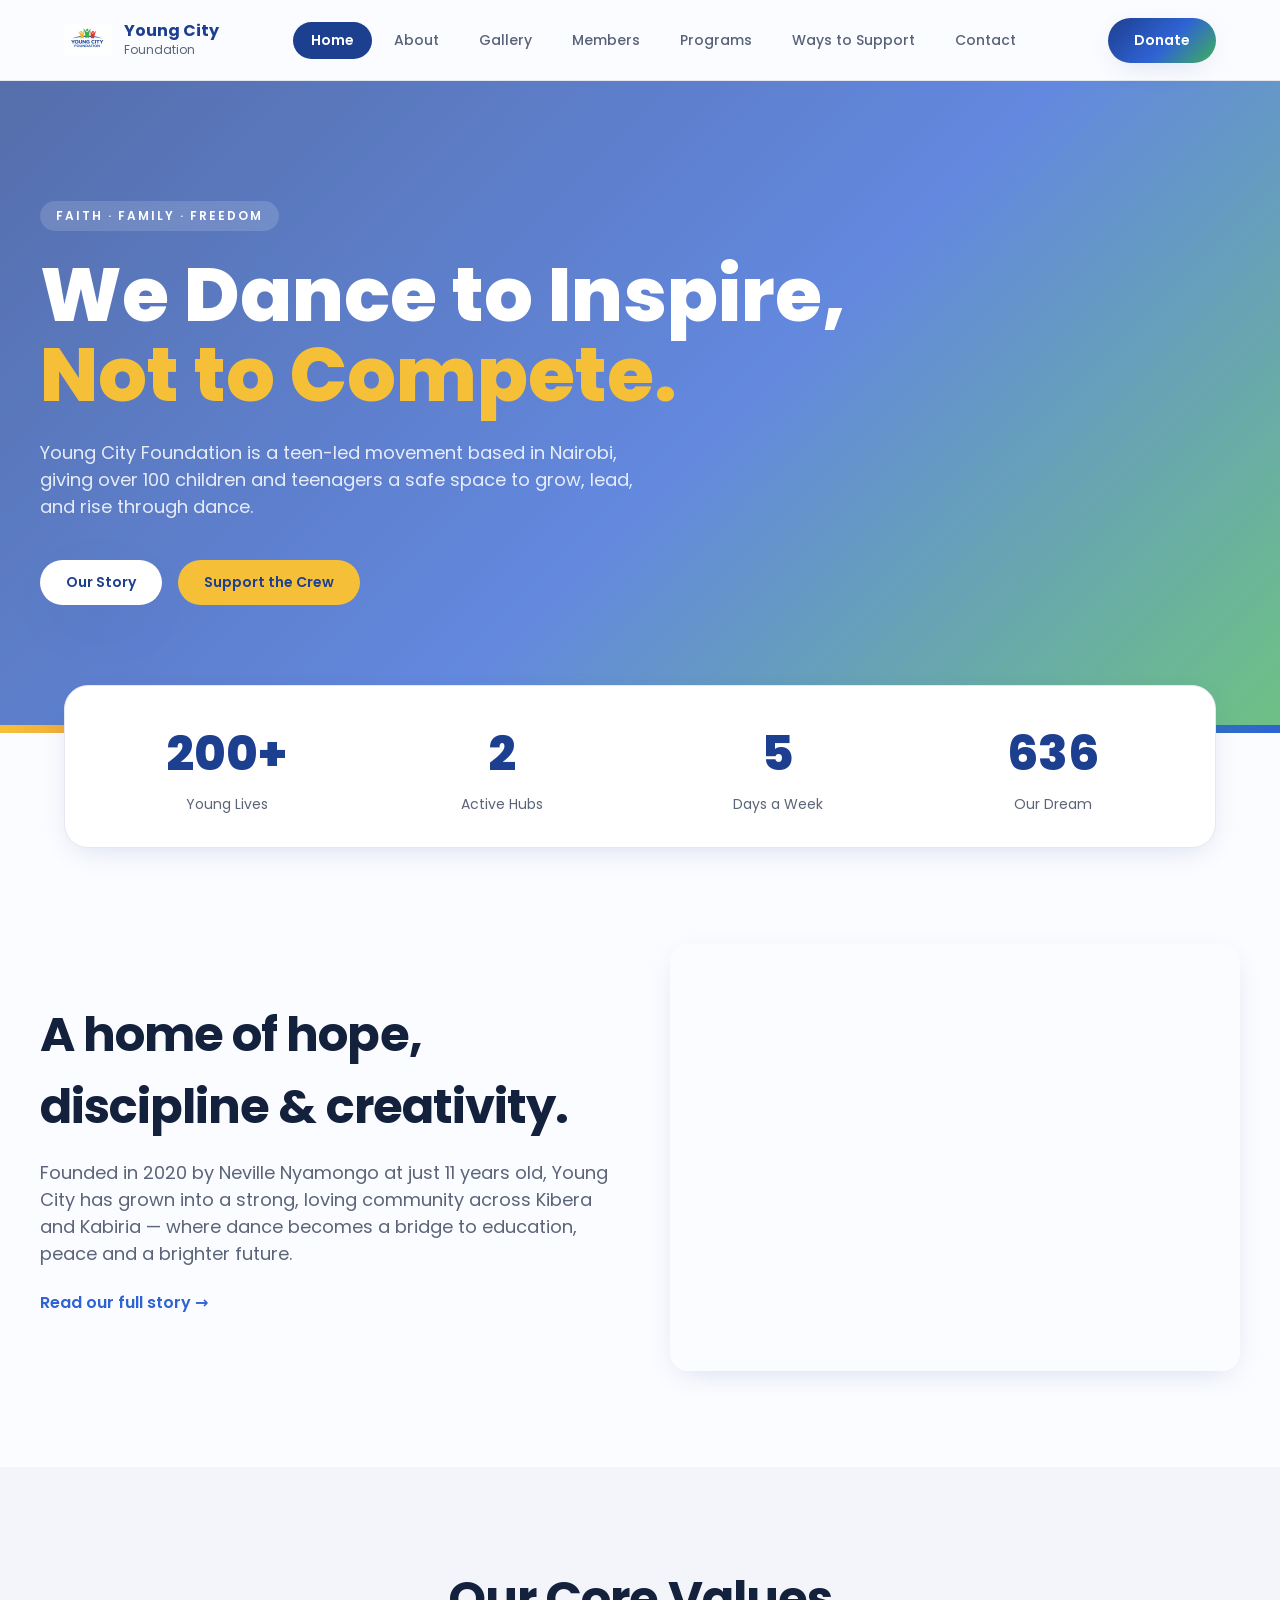
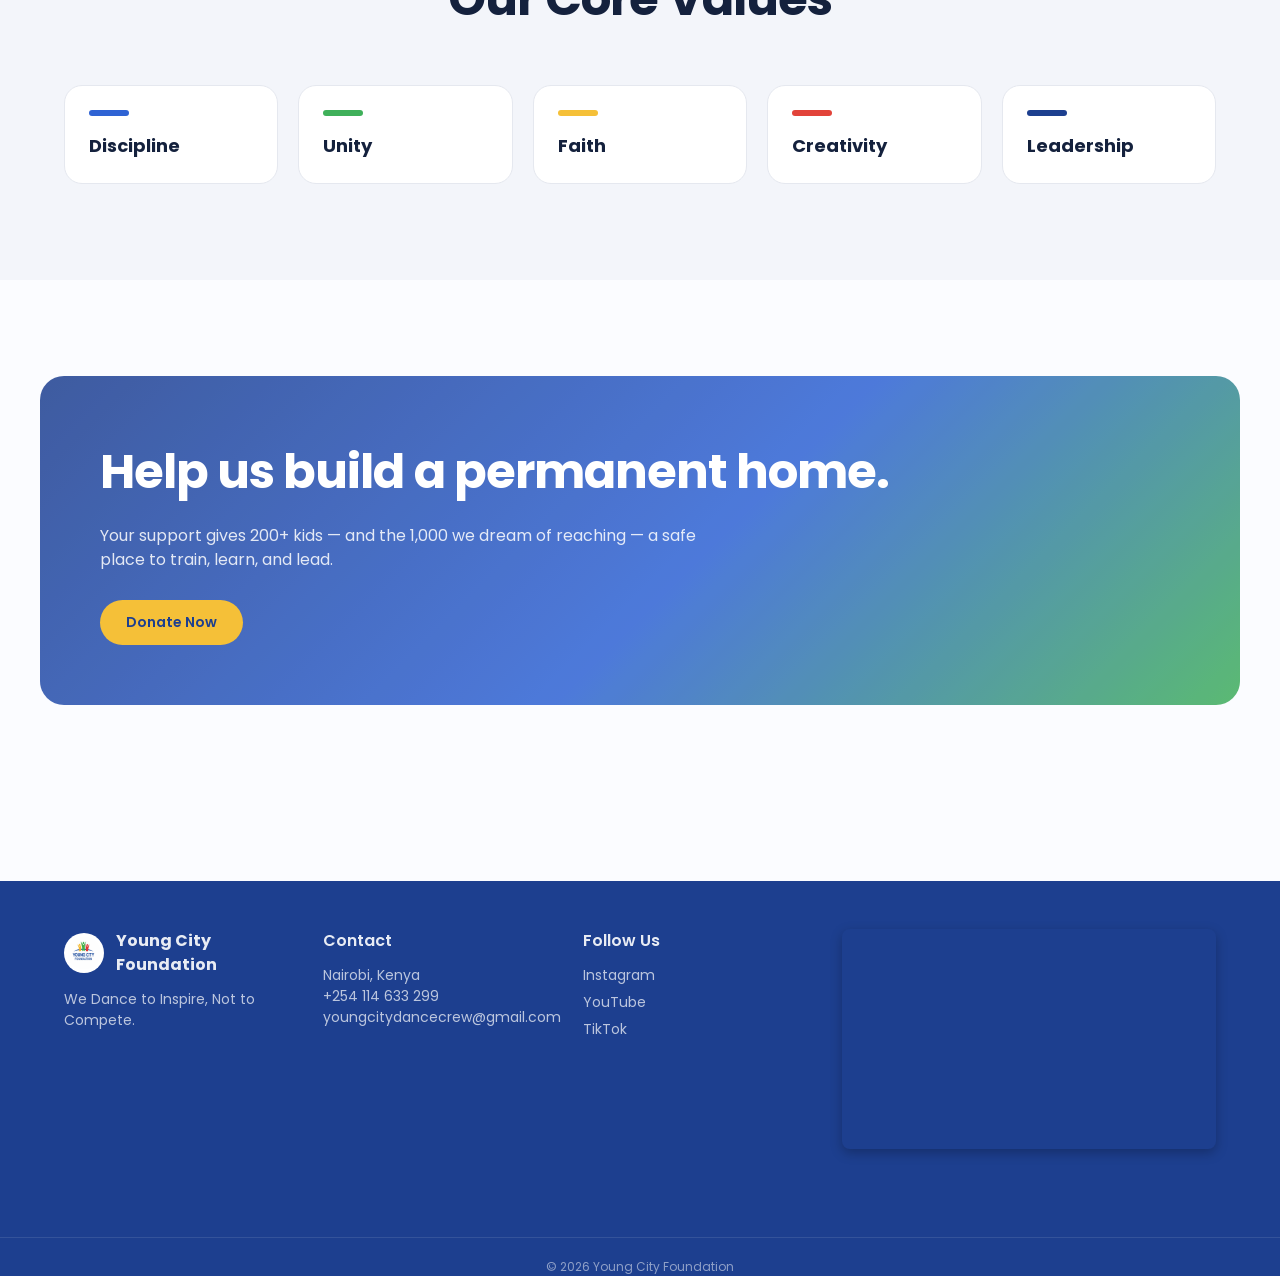
==== index.html @ 76742916 "Modify color-scheme meta tag in index.html Update color-scheme meta tag to specify 'light only'." ====
<!doctype html>
<html lang="en">
<head>
  <meta charset="utf-8" />
  <meta name="color-scheme" content="light only">
  <meta name="viewport" content="width=device-width, initial-scale=1" />
  <title>Young City Foundation — Inspiring Young Lives Through Dance</title>
  <meta name="description" content="A teen-led movement in Nairobi empowering 100+ kids through dance, mentorship and education." />
  <link rel="icon" href="assets/logo.jpg" />
  <link rel="preconnect" href="https://fonts.googleapis.com" />
  <link rel="preconnect" href="https://fonts.gstatic.com" crossorigin />
  <link href="https://fonts.googleapis.com/css2?family=Poppins:wght@400;500;600;700;800&display=swap" rel="stylesheet" />
  <link rel="stylesheet" href="styles.css" />
</head>
<body>

<header class="header">
  <div class="container header-inner">
    <a href="#home" class="brand" data-link="home">
      <img src="assets/logo.jpg" alt="Young City Foundation logo" />
      <div class="brand-text"><strong>Young City</strong><span>Foundation</span></div>
    </a>
    <nav class="nav" id="nav">
      <a href="#home" data-link="home">Home</a>
      <a href="#about" data-link="about">About</a>
      <a href="#gallery" data-link="gallery">Gallery</a>
      <a href="#members" data-link="members">Members</a>
      <a href="#programs" data-link="programs">Programs</a>
      <a href="#support" data-link="support">Ways to Support</a>
      <a href="#contact" data-link="contact">Contact</a>
    </nav>
    <a class="btn btn-primary btn-donate-header" href="https://www.leetchi.com/fr/c/safe-place-for-young-city-crew-1609302" target="_blank" rel="noreferrer">Donate</a>
    <button class="menu-toggle" id="menuToggle" aria-label="Menu">☰</button>
  </div>
</header>

<section class="page" id="page-home">
  <!-- 1. HERO SECTION WITH SLIDESHOW -->
  <div class="hero">
    <div class="hero-slideshow">
      <div class="hero-slide" style="background-image:url('assets/photo8.jpg')"></div>
      <div class="hero-slide" style="background-image:url('assets/photo2.jpg')"></div>
      <div class="hero-slide" style="background-image:url('assets/photo20.jpg')"></div>
      <div class="hero-slide" style="background-image:url('assets/photo15.jpg')"></div>
    </div>
    <div class="hero-bg"></div>
    <div class="container hero-inner">
      <span class="badge">Faith · Family · Freedom</span>
      <h1> We Dance to Inspire, <span class="accent">Not to Compete.</span></h1>
      <p>Young City Foundation is a teen-led movement based in Nairobi, giving over 100 children and teenagers a safe space to grow, lead, and rise through dance.</p>
      <div class="actions">
        <a class="btn btn-white" href="#about" data-link="about">Our Story</a>
        <a class="btn btn-yellow" href="https://www.leetchi.com/fr/c/safe-place-for-young-city-crew-1609302" target="_blank" rel="noreferrer">Support the Crew</a>
      </div>
    </div>
    <div class="accent-bar"></div>
  </div>

  <div class="container">
    <div class="stats">
      <div class="stat">
        <div class="stat-num" data-target="200">0</div>
        <div class="stat-label">Young Lives</div>
      </div>
      <div class="stat">
        <div class="stat-num" data-target="2">0</div>
        <div class="stat-label">Active Hubs</div>
      </div>
      <div class="stat">
        <div class="stat-num" data-target="5">0</div>
        <div class="stat-label">Days a Week</div>
      </div>
      <div class="stat">
        <div class="stat-num" data-target="1000">0</div>
        <div class="stat-label">Our Dream</div>
      </div>
    </div>
  </div>

  <!-- 2. TWO-COLUMN SECTION WITH SLIDESHOW -->
  <div class="container section two-col">
    <div>
      <h2>A home of hope, discipline & creativity.</h2>
      <p class="lead">Founded in 2020 by Neville Nyamongo at just 11 years old, Young City has grown into a strong, loving community across Kibera and Kabiria — where dance becomes a bridge to education, peace and a brighter future.</p>
      <a href="#about" data-link="about" style="display:inline-block;margin-top:24px;color:var(--brand-blue);font-weight:600;">Read our full story →</a>
    </div>
    <div class="two-col-slideshow-wrapper">
      <div class="two-col-slideshow">
        <div class="two-col-slide" style="background-image:url('assets/photo5.jpg')"></div>
        <div class="two-col-slide" style="background-image:url('assets/photo15.jpg')"></div>
        <div class="two-col-slide" style="background-image:url('assets/photo19.jpg')"></div>
        <div class="two-col-slide" style="background-image:url('assets/photo22.jpg')"></div>
      </div>
    </div>
  </div>

  <div class="values-bg">
    <div class="container section" style="padding:96px 24px;">
      <h2 style="text-align:center;">Our Core Values</h2>
      <div class="values">
        <div class="value-card"><div class="bar" style="background:var(--brand-blue)"></div><h3>Discipline</h3></div>
        <div class="value-card"><div class="bar" style="background:var(--brand-green)"></div><h3>Unity</h3></div>
        <div class="value-card"><div class="bar" style="background:var(--brand-yellow)"></div><h3>Faith</h3></div>
        <div class="value-card"><div class="bar" style="background:var(--brand-red)"></div><h3>Creativity</h3></div>
        <div class="value-card"><div class="bar" style="background:var(--brand-blue-deep)"></div><h3>Leadership</h3></div>
      </div>
    </div>
  </div>

  <!-- 3. CTA SECTION WITH SLIDESHOW -->
  <div class="container section">
    <div class="cta-card">
      <div class="cta-slideshow">
        <div class="cta-slide" style="background-image:url('assets/photo20.jpg')"></div>
        <div class="cta-slide" style="background-image:url('assets/photo23.jpg')"></div>
        <div class="cta-slide" style="background-image:url('assets/photo7.jpg')"></div>
        <div class="cta-slide" style="background-image:url('assets/photo11.jpg')"></div>
      </div>
      <div class="cta-overlay"></div>
      <div class="cta-content">
        <h2>Help us build a permanent home.</h2>
        <p>Your support gives 200+ kids — and the 1,000 we dream of reaching — a safe place to train, learn, and lead.</p>
        <a class="btn btn-yellow" style="margin-top:28px;" href="https://www.leetchi.com/fr/c/safe-place-for-young-city-crew-1609302" target="_blank" rel="noreferrer">Donate Now</a>
      </div>
    </div>
  </div>
</section>

<section class="page" id="page-about">
  <div class="container section">
    <span class="eyebrow">About Us</span>
    <h1 style="margin-top:12px;font-size:clamp(36px,6vw,72px);font-weight:800;letter-spacing:-0.02em;">More than a dance movement.</h1>
    <p class="lead" style="font-size:20px;">Young City Foundation is a home of hope, discipline, creativity, and transformation — where young people discover their voice, strengthen their character, and rise together toward a brighter future.</p>

    <div class="mv-grid">
      <div class="mv-card">
        <h2>Our Mission</h2>
        <p>To empower young people through dance, mentorship, and education — giving them safe spaces to grow their talents, build confidence, and discover their purpose.</p>
      </div>
      <div class="mv-card">
        <h2>Our Vision</h2>
        <p>A world where every young person, no matter their background, has the opportunity to rise, shine, and succeed through creativity and discipline.</p>
      </div>
    </div>

    <div class="story">
      <h2>Our Story</h2>
      <p>Founded in 2020 by Neville Nyamongo at just 11 years old, Young City Crew began with one dream: to give children and teenagers a safe space to express themselves, grow their talents, and believe in their future.</p>
      <p>Today, the foundation has grown into a strong and loving community with over 100 kids and two active hubs — one in Kibera and another in Kabiria. We train every week, Monday to Friday from 4 PM to 9 PM, building skill, confidence, focus, and discipline.</p>
      <p>What makes Young City special is that we don't just dance — we teach discipline, love, and responsibility. Every member learns that talent is powerful, but it becomes truly meaningful when used to inspire and uplift others.</p>
    </div>

    <h2 style="text-align:center;margin-top:80px;">Our Team</h2>
       
    <div class="ceo-card">
      <img src="assets/eugene.jpg" alt="Eugene Omondi, Bboy Noty" />
      <div class="ceo-info">
        <span class="role">Trainer</span>
        <h3>Eugene Omondi (Bboy Noty)</h3>
        <p class="bio">My name is Eugene Omondi, but you can call me Bboy Noty. I am one of the trainers at Young City. Dancing is more than just movement to me—it is my passion, my expression, and a big part of who I am. I truly love dancing with Young City because, when I was younger, I also learned Bboy, and that journey shaped me into the dancer and trainer I am today.</p>
        <div class="meta" style="margin-top:15px;">
          <div><strong>Phone:</strong> <a href="tel:+254758444533">+254 758 444 533</a></div>
          <div><strong>Instagram:</strong> <a href="https://www.instagram.com/bboy.noty?igsh=OGh2YmMyOWp6NWpv" target="_blank" rel="noreferrer">@bboy.noty</a></div>
        </div>
        <div class="stripe"></div>
      </div>
    </div>

    <div class="ceo-card">
      <img src="assets/felix.jpg" alt="Felix Mboya, Foundation Coordinator" />
      <div class="ceo-info">
        <span class="role">Foundation Coordinator</span>
        <h3>Felix Mboya</h3>
        <div class="bio">
          <p>Felix Mboya is a dedicated youth leader, mentor, and community development professional serving as the Foundation Coordinator of the organization. With a deep passion for empowering young people, Felix plays a central role in overseeing programs that nurture talent, build discipline, and create opportunities for growth in dance, football, rugby, beadwork, and visual arts such as drawing and design.</p>
          <p>As Foundation Coordinator, Felix is responsible for managing daily operations, coordinating program leaders, building partnerships, and ensuring that every initiative aligns with the foundation’s mission of transforming lives through talent, creativity, sports, and education. His leadership focuses on creating safe spaces where children and young people can discover their abilities, develop confidence, and become responsible members of society.</p>
          <p>Felix strongly believes that talent is a powerful tool for change. Through his work, he has helped connect youth to mentorship, training opportunities, competitions, and community projects that encourage both personal and professional growth. His vision is to build a generation of young leaders who use their gifts not only for success, but also to uplift their communities.</p>
          <p>Known for his strong organizational skills, commitment to excellence, and heart for service, Felix Mboya continues to be a driving force behind the foundation’s mission of empowering youth through movement, sports, creativity, and life skills development.</p>
          <p style="font-style: italic; margin-top: 10px;">“When young people are given opportunity, guidance, and belief, they can transform their future—and the future of their community.” – Felix Mboya</p>
        </div>
        <div class="meta" style="margin-top:15px;">
          <div><strong>Instagram:</strong> <a href="https://www.instagram.com/felixycity?igsh=MTV1cG9oNHlkYXpjcw==" target="_blank" rel="noreferrer">@felixycity</a></div>
        </div>
        <div class="stripe"></div>
      </div>
    </div>

    <h2 style="text-align:center;margin-top:80px;">Meet Our Founder & CEO</h2>
    <div class="ceo-card">
      <img src="assets/ceo.jpg" alt="Neville Nyamongo, CEO" />
      <div class="ceo-info">
        <span class="role">Founder & CEO</span>
        <h3>Neville Nyamongo</h3>
        <p class="bio">Neville started Young City Crew in 2020 at just 11 years old, with a vision of giving every young person a safe space to grow. Today he leads a team of dedicated teenagers guiding over 100 kids across Nairobi.</p>
        <div class="meta">
          <div><strong>Phone:</strong> <a href="tel:+254114633299">+254 114 633 299</a></div>
          <div><strong>Instagram:</strong> <a href="https://www.instagram.com/kid_neville?igsh=YmtkeXhodHhyZG9u" target="_blank" rel="noreferrer">@kid_neville</a></div>
          <div><strong>Based in:</strong> Nairobi, Kenya</div>
        </div>
        <div class="stripe"></div>
      </div>
    </div>

    <div class="story" style="margin-top:80px; text-align:center; font-style: italic;">
        <p>“When young people are given opportunity, guidance, and belief, they can transform their future—and the future of their community.” – Felix Mboya</p>
        <p>“Dance is the hidden language of the soul.” — inspired by Martha Graham</p>
        <p>“Great dancers are not great because of technique alone, but because they dance with heart.” — inspired by Mikhail Baryshnikov</p>
        <p>“When you dance, you tell a story without saying a word.” — inspired by legends like Michael Jackson</p>
    </div>
  </div>
</section>

<section class="page" id="page-gallery">
  <div class="container section">
    <span class="eyebrow">Gallery</span>
    <h1 style="margin-top:12px;font-size:clamp(36px,6vw,72px);font-weight:800;letter-spacing:-0.02em;">Moments that move us.</h1>
    <p class="lead">A glimpse into the everyday life of the Young City community.</p>
    <div class="masonry">
      <figure><img src="assets/photo1.jpg" alt="Moment 1" /><figcaption>Moment 1</figcaption></figure>
      <figure><img src="assets/photo2.jpg" alt="Moment 2" /><figcaption>Moment 2</figcaption></figure>
      <figure><img src="assets/photo3.jpg" alt="Moment 3" /><figcaption>Moment 3</figcaption></figure>
      <figure><img src="assets/photo4.jpg" alt="Moment 4" /><figcaption>Moment 4</figcaption></figure>
      <figure><img src="assets/photo5.jpg" alt="Moment 5" /><figcaption>Moment 5</figcaption></figure>
      <figure><img src="assets/photo6.jpg" alt="Moment 6" /><figcaption>Moment 6</figcaption></figure>
      <figure><img src="assets/photo7.jpg" alt="Moment 7" /><figcaption>Moment 7</figcaption></figure>
      <figure><img src="assets/photo8.jpg" alt="Moment 8" /><figcaption>Moment 8</figcaption></figure>
      <figure><img src="assets/photo9.jpg" alt="Moment 9" /><figcaption>Moment 9</figcaption></figure>
      <figure><img src="assets/photo10.jpg" alt="Moment 10" /><figcaption>Moment 10</figcaption></figure>
      <figure><img src="assets/photo11.jpg" alt="Moment 11" /><figcaption>Moment 11</figcaption></figure>
      <figure><img src="assets/photo12.jpg" alt="Moment 12" /><figcaption>Moment 12</figcaption></figure>
      <figure><img src="assets/photo13.jpg" alt="Moment 13" /><figcaption>Moment 13</figcaption></figure>
      <figure><img src="assets/photo14.jpg" alt="Moment 14" /><figcaption>Moment 14</figcaption></figure>
      <figure><img src="assets/photo15.jpg" alt="Moment 15" /><figcaption>Moment 15</figcaption></figure>
      <figure><img src="assets/photo16.jpg" alt="Moment 16" /><figcaption>Moment 16</figcaption></figure>
      <figure><img src="assets/photo17.jpg" alt="Moment 17" /><figcaption>Moment 17</figcaption></figure>
      <figure><img src="assets/photo18.jpg" alt="Moment 18" /><figcaption>Moment 18</figcaption></figure>
      <figure><img src="assets/photo19.jpg" alt="Moment 19" /><figcaption>Moment 19</figcaption></figure>
      <figure><img src="assets/photo20.jpg" alt="Moment 20" /><figcaption>Moment 20</figcaption></figure>
      <figure><img src="assets/photo21.jpg" alt="Moment 21" /><figcaption>Moment 21</figcaption></figure>
      <figure><img src="assets/photo22.jpg" alt="Moment 22" /><figcaption>Moment 22</figcaption></figure>
      <figure><img src="assets/photo23.jpg" alt="Moment 23" /><figcaption>Moment 23</figcaption></figure>
      <figure><img src="assets/photo24.jpg" alt="Moment 24" /><figcaption>Moment 24</figcaption></figure>
      <figure><img src="assets/photo25.jpg" alt="Moment 25" /><figcaption>Moment 25</figcaption></figure>
    </div>
  </div>
</section>

<section class="page" id="page-members">
  <div class="container section">
    <span class="eyebrow">Crew Portal</span>
    <h1 style="margin-top:12px;font-size:clamp(36px,6vw,72px);font-weight:800;letter-spacing:-0.02em;">Dance Crew Members</h1>
    <p class="lead">Welcome to the official Young City Foundation portal for crew updates, rehearsal schedules, and member resources.</p>
       
    <div class="two-col" style="margin-top: 48px;">
      <div class="value-card">
        <div class="bar" style="background: var(--brand-blue);"></div>
        <h3>Training & Rehearsals</h3>
        <p style="margin-top: 8px; color: var(--muted); font-size: 14px;">Access upcoming choreography schedules, intense training guidelines, and community workspace sessions.</p>
      </div>
         
      <div class="value-card">
        <div class="bar" style="background: var(--brand-green);"></div>
        <h3>Crew Announcements</h3>
        <p style="margin-top: 8px; color: var(--muted); font-size: 14px;">Stay aligned with upcoming local performance details, youth hub schedules, and community guidelines.</p>
      </div>
    </div>
  </div>
</section>

<section class="page" id="page-programs">
  <div class="container section">
    <span class="eyebrow">Programs</span>
    <h1 style="margin-top:12px;font-size:clamp(36px,6vw,72px);font-weight:800;letter-spacing:-0.02em;">What we do, every week.</h1>
    <div class="programs">
      <div class="program-card"><div class="program-icon" style="background:var(--brand-blue)">W</div><h3>Weekly Dance Training</h3><p>Mon–Fri, 4 PM – 9 PM. Building skill, focus and discipline.</p></div>
      <div class="program-card"><div class="program-icon" style="background:var(--brand-green)">M</div><h3>Mentorship Circles</h3><p>Older teens guide younger members through life skills.</p></div>
      <div class="program-card"><div class="program-icon" style="background:var(--brand-blue-deep)">P</div><h3>Weekend Performances</h3><p>Creative projects and shows that strengthen teamwork.</p></div>
      <div class="program-card"><div class="program-icon" style="background:var(--brand-red)">E</div><h3>Education Support</h3><p>Helping members stay in school and dream beyond circumstances.</p></div>
      <div class="program-card"><div class="program-icon" style="background:var(--brand-blue-deep)">H</div><h3>Hub Communities</h3><p>Two active hubs in Kibera and Kabiria — and growing.</p></div>
      <div class="program-card"><div class="program-icon" style="background:var(--brand-green)">F</div><h3>Faith & Family</h3><p>A safe family rooted in faith, love, and freedom of expression.</p></div>
      <div class="program-card">
          <div class="badge badge-rugby">R</div>
          <h3 class="program-title">Rugby Drills & Teamwork</h3>
          <p class="program-details">Saturdays, 9 AM – 12 PM. Building physical strength, strategic thinking, and camaraderie.</p>
      </div>

      <div class="program-card">
          <div class="badge badge-football">F</div>
          <h3 class="program-title">Football Club</h3>
          <p class="program-details">Sundays, 2 PM – 5 PM. Developing agility, focus, and community spirit through the game.</p>
      </div>
    </div>
  </div>
</section>

<section class="page" id="page-support">
<div class="support-grid">
      <!-- Card 1: Financial -->
      <div class="support-card visual-tilt" data-color="rgba(255,193,7,0.15)">
        <div class="card-glow"></div>
        <div class="card-content">
          <div class="bar" style="background:var(--brand-yellow)"></div>
          <div class="card-icon">💰</div>
          <h3>Financial Donations</h3>
          <p>Help us secure and build a permanent safe space for the crew to train, study, and gather safely every single week.</p>
          <a class="btn btn-primary support-btn" href="https://www.leetchi.com/fr/c/safe-place-for-young-city-crew-1609302" target="_blank" rel="noreferrer">Go to Fundraiser</a>
        </div>
      </div>
         
      <!-- Card 2: Equipment -->
      <div class="support-card visual-tilt" data-color="rgba(0,123,255,0.15)">
        <div class="card-glow"></div>
        <div class="card-content">
          <div class="bar" style="background:var(--brand-blue)"></div>
          <div class="card-icon">👟</div>
          <h3>Equipment & Kits</h3>
          <p>We welcome clean dance gear, sound systems, study materials, and sports gear like rugby balls and football kits for our weekend outreach clubs.</p>
          <a class="btn btn-white support-btn" href="#contact" data-link="contact">Coordinate Gift</a>
        </div>
      </div>
         
      <!-- Card 3: Volunteer (UPDATED TO LINK TO VOLUNTEER.HTML) -->
      <div class="support-card visual-tilt" data-color="rgba(40,167,69,0.15)">
        <div class="card-glow"></div>
        <div class="card-content">
          <div class="bar" style="background:var(--brand-green)"></div>
          <div class="card-icon">🌍</div>
          <h3>Volunteer in Kenya</h3>
          <p>Planning a trip to Kenya? Come share your skills! We warmly welcome international volunteers to run creative workshops, teach dance, or assist in our community hubs.</p>
          <a class="btn btn-white support-btn" href="/Young-City-Official-/volunteer.html">Plan Your Visit</a>
        </div>
      </div>

      <!-- Card 4: Bookings (UPDATED TO LINK TO BOOKING.HTML) -->
      <div class="support-card visual-tilt" data-color="rgba(220,53,69,0.15)">
        <div class="card-glow"></div>
        <div class="card-content">
          <div class="bar" style="background:var(--brand-red)"></div>
          <div class="card-icon">🔥</div>
          <h3>Book Us for Events</h3>
          <p>Bring the energy of Young City to your project! Hire our crew for live dance performances, corporate functions, music videos, cultural festivals, or community youth workshops.</p>
          <a class="btn btn-white support-btn" href="booking.html">Book the Crew</a>
        </div>
      </div>
    </div>
</section>

<section class="page" id="page-contact">
  <div class="container section">
    <span class="eyebrow">Contact</span>
    <h1 style="margin-top:12px;font-size:clamp(36px,6vw,72px);font-weight:800;letter-spacing:-0.02em;">Get in touch.</h1>
    <p class="lead">Whether you want to partner, volunteer, or support the crew — we'd love to hear from you.</p>

    <div class="contact-grid">
      <div class="contact-card">
        <h2>Our Details</h2>
        <div class="sub">Young City Foundation Headquarters</div>
        <div class="contact-list">
          <a class="row" href="mailto:youngcitydancecrew@gmail.com"><span class="icon">✉️</span>youngcitydancecrew@gmail.com</a>
          <a class="row" href="tel:+254114633299"><span class="icon">📞</span>+254 114 633 299</a>
          <div class="row"><span class="icon">📍</span>Nairobi, Kenya</div>
          <div class="row"><span class="icon">⏰</span>Mon–Fri · 4 PM – 9 PM</div>
        </div>
      </div>
         
      <form class="contact-form" id="contactForm">
        <h2>Send a message</h2>
        <input type="text" name="name" placeholder="Your name" required />
        <input type="email" name="email" placeholder="Your Gmail address" required />
        <textarea name="message" placeholder="Your feedback or message" required></textarea>
        <button type="submit">Send Message</button>
      </form>
    </div>
  </div>
</section>

<footer class="footer">
  <div class="footer-inner">
       
    <div class="footer-text-content">
      <div class="footer-column">
        <div class="brand-line"><img src="assets/logo.jpg" alt="" /><strong>Young City Foundation</strong></div>
        <p>We Dance to Inspire, Not to Compete.</p>
      </div>
      <div class="footer-column">
        <h4>Contact</h4>
        <p>Nairobi, Kenya</p>
        <p>+254 114 633 299</p>
        <p>youngcitydancecrew@gmail.com</p>
      </div>
      <div class="footer-column">
        <h4>Follow Us</h4>
        <div class="social-links">
          <a href="https://www.instagram.com/young_city_crew?igsh=MWE3b2VoNWE0ODBobg==" target="_blank" rel="noreferrer">Instagram</a>
          <a href="https://youtube.com/@youngcitydancekids?si=V7y2l3WD0FM87K48" target="_blank" rel="noreferrer">YouTube</a>
          <a href="https://www.tiktok.com/@youngcitykids" target="_blank" rel="noreferrer">TikTok</a>
        </div>
      </div>
    </div>

    <div class="footer-map-column">
      <div class="map-wrapper"> 
        <iframe 
  src="https://www.google.com/maps/embed?pb=!1m18!1m12!1m3!1d3988.756578052187!2d36.77046411135767!3d-1.309342498679051!2m3!1f0!2f0!3f0!3m2!1i1024!2i768!4f13.1!3m3!1m2!1s0x182f1b004ce665d7%3A0x4cd782cf34fb74fb!2sMQRF%2BT736%20YOUNG%20CITY%20FOUNDATION%2C%20Nairobi!5e0!3m2!1sen!2ske!4v1717433890000!5m2!1sen!2ske" 
  width="100%" 
  height="100%" 
  style="border:0;" 
  allowfullscreen="" 
  loading="lazy" 
  referrerpolicy="no-referrer-when-downgrade">
</iframe>
 
      </div>
    </div>

  </div>
  <div class="copy">© <span id="yr"></span> Young City Foundation</div>
</footer>

<script>document.getElementById('yr').textContent = new Date().getFullYear();</script>
<script src="script.js"></script>
</body>
</html>
---- styles.css ----
/* --- Force Light Mode for the Whole Website --- */
:root {
  color-scheme: light !important;
}

@media (prefers-color-scheme: dark) {
  :root {
    color-scheme: light !important;
  }
}

:root {
  --brand-blue: #2f63d4;
  --brand-blue-deep: #1d3f8f;
  --brand-yellow: #f5c038;
  --brand-green: #3fb05a;
  --brand-red: #e2433a;
  --bg: #fbfcff;
  --fg: #14213d;
  --muted: #5b6478;
  --card: #ffffff;
  --border: #e5e8ef;
  --gradient-hero: linear-gradient(135deg, #1d3f8f 0%, #2f63d4 55%, #3fb05a 100%);
  --gradient-accent: linear-gradient(90deg, var(--brand-yellow), var(--brand-red), var(--brand-green), var(--brand-blue));
  --shadow-soft: 0 8px 30px -10px rgba(29, 63, 143, 0.2);
  --shadow-elegant: 0 20px 60px -20px rgba(29, 63, 143, 0.45);
  --radius: 14px;
}

* { box-sizing: border-box; margin: 0; padding: 0; }
html { scroll-behavior: smooth; }
body {
  font-family: "Poppins", system-ui, -apple-system, Segoe UI, Roboto, sans-serif;
  color: var(--fg);
  background: var(--bg);
  line-height: 1.5;
  -webkit-font-smoothing: antialiased;
}
img { max-width: 100%; display: block; }
a { color: inherit; text-decoration: none; }
button { font: inherit; cursor: pointer; border: none; background: none; }

.container { max-width: 1200px; margin: 0 auto; padding: 0 24px; }

/* Header */
.header {
  position: sticky; top: 0; z-index: 50;
  background: rgba(251, 252, 255, 0.85);
  backdrop-filter: blur(12px);
  border-bottom: 1px solid var(--border);
}
.header-inner {
  display: flex; align-items: center; justify-content: space-between;
  height: 80px;
}
.brand { display: flex; align-items: center; gap: 12px; }
.brand img { height: 48px; width: 48px; object-fit: contain; }
.brand-text { line-height: 1.1; }
.brand-text strong { display: block; font-weight: 700; color: var(--brand-blue-deep); }
.brand-text span { font-size: 12px; color: var(--muted); }

.nav { display: flex; gap: 4px; }
.nav a {
  padding: 8px 18px; border-radius: 999px; font-size: 14px; font-weight: 500;
  color: rgba(20,33,61,0.7); transition: all .2s;
}
.nav a:hover { background: #eef0f5; color: var(--fg); }
.nav a.active {
  background: var(--brand-blue-deep); color: #fff; font-weight: 600;
}

.btn {
  display: inline-flex; align-items: center; justify-content: center;
  padding: 12px 26px; border-radius: 999px; font-weight: 600; font-size: 14px;
  transition: transform .2s, box-shadow .2s;
}
.btn:hover { transform: translateY(-2px); }
.btn-primary { background: var(--gradient-hero); color: #fff; box-shadow: var(--shadow-soft); }
.btn-yellow { background: var(--brand-yellow); color: var(--brand-blue-deep); }
.btn-white { background: #fff; color: var(--brand-blue-deep); box-shadow: var(--shadow-elegant); }

.menu-toggle { display: none; font-size: 24px; }

/* Sections (page tabs) */
.page { display: none; }
.page.active { display: block; }

/* Hero */
.hero {
  position: relative; overflow: hidden; color: #fff;
}
.hero-slideshow {
  position: absolute; top: 0; left: 0; width: 100%; height: 100%; z-index: 1;
}
.hero-slide {
  position: absolute; top: 0; left: 0; width: 100%; height: 100%;
  background-size: cover; background-position: center; background-repeat: no-repeat;
  opacity: 0; animation: heroFadeLoop 32s infinite ease-in-out;
}
.hero-slide:nth-child(1) { animation-delay: 0s; }
.hero-slide:nth-child(2) { animation-delay: 8s; }
.hero-slide:nth-child(3) { animation-delay: 16s; }
.hero-slide:nth-child(4) { animation-delay: 24s; }

@keyframes heroFadeLoop {
  0% { opacity: 0; transform: scale(1); }
  3% { opacity: 1; }
  25% { opacity: 1; }
  28% { opacity: 0; transform: scale(1.04); }
  100% { opacity: 0; }
}
.hero-bg {
  position: absolute; inset: 0; background: var(--gradient-hero); z-index: 2; opacity: 0.75; mix-blend-mode: multiply;
}
.hero-inner { position: relative; padding: 120px 0; z-index: 3; }
.hero .badge {
  display: inline-block; padding: 6px 16px; border-radius: 999px;
  background: rgba(255,255,255,0.15); backdrop-filter: blur(6px);
  font-size: 12px; font-weight: 600; letter-spacing: 2px; text-transform: uppercase;
  margin-bottom: 24px;
}
.hero h1 { font-size: clamp(36px, 6vw, 76px); font-weight: 800; line-height: 1.05; max-width: 900px; }
.hero h1 .accent { color: var(--brand-yellow); }
.hero p { margin-top: 24px; max-width: 600px; font-size: 18px; color: rgba(255,255,255,0.85); }
.hero .actions { margin-top: 40px; display: flex; gap: 16px; flex-wrap: wrap; }
.accent-bar { position: relative; z-index: 4; height: 8px; background: var(--gradient-accent); }

/* Stats */
.stats {
  position: relative; z-index: 10; margin-top: -48px;
  background: var(--card); border: 1px solid var(--border); border-radius: 24px;
  padding: 32px; box-shadow: var(--shadow-soft);
  display: grid; grid-template-columns: repeat(4, 1fr); gap: 16px;
}
.stat { text-align: center; }
.stat-num { font-size: clamp(28px, 4vw, 48px); font-weight: 800; color: var(--brand-blue-deep); }
.stat-label { font-size: 14px; color: var(--muted); margin-top: 4px; }

/* Generic */
.section { padding: 96px 0; }
.section h2 { font-size: clamp(30px, 4vw, 48px); font-weight: 700; letter-spacing: -0.02em; }
.eyebrow { font-size: 14px; font-weight: 600; letter-spacing: 2px; text-transform: uppercase; color: var(--brand-blue); }
.lead { margin-top: 16px; font-size: 18px; color: var(--muted); max-width: 720px; }

.two-col { display: grid; grid-template-columns: 1fr 1fr; gap: 60px; align-items: center; }

/* Two Column Layout Inline Gallery Slideshow - Fully Adaptive Layout */
.two-col-slideshow-wrapper {
  position: relative; 
  width: 100%; 
  aspect-ratio: 4 / 3; 
  border-radius: 18px; 
  overflow: hidden; 
  box-shadow: var(--shadow-soft);
}
.two-col-slideshow {
  position: absolute; top: 0; left: 0; width: 100%; height: 100%;
}
.two-col-slide {
  position: absolute; top: 0; left: 0; width: 100%; height: 100%;
  background-size: contain; 
  background-position: center; 
  background-repeat: no-repeat;
  background-color: transparent; 
  opacity: 0; 
  animation: twoColFadeLoop 32s infinite ease-in-out;
}
.two-col-slide:nth-child(1) { animation-delay: 0s; }
.two-col-slide:nth-child(2) { animation-delay: 8s; }
.two-col-slide:nth-child(3) { animation-delay: 16s; }
.two-col-slide:nth-child(4) { animation-delay: 24s; }

/* Isolated 32-Second Smooth Slide Transition Sequence for Column 2 */
@keyframes twoColFadeLoop {
  0% { opacity: 0; }
  3% { opacity: 1; }
  25% { opacity: 1; }
  28% { opacity: 0; }
  100% { opacity: 0; }
}

.values-bg { background: #f3f5fa; }
.values { display: grid; grid-template-columns: repeat(5, 1fr); gap: 20px; margin-top: 50px; }
.value-card {
  background: var(--card); border: 1px solid var(--border); border-radius: 18px;
  padding: 24px; transition: box-shadow .2s;
}
.value-card:hover { box-shadow: var(--shadow-soft); }
.value-card .bar { height: 6px; width: 40px; border-radius: 999px; margin-bottom: 16px; }
.value-card h3 { font-size: 18px; }

/* CTA Card */
.cta-card {
  position: relative; overflow: hidden; border-radius: 24px; padding: 60px; color: #fff;
}
.cta-slideshow {
  position: absolute; top: 0; left: 0; width: 100%; height: 100%; z-index: 1;
}
.cta-slide {
  position: absolute; top: 0; left: 0; width: 100%; height: 100%;
  background-size: cover; background-position: center; background-repeat: no-repeat;
  opacity: 0; animation: ctaFadeLoop 32s infinite ease-in-out;
}
.cta-slide:nth-child(1) { animation-delay: 0s; }
.cta-slide:nth-child(2) { animation-delay: 8s; }
.cta-slide:nth-child(3) { animation-delay: 16s; }
.cta-slide:nth-child(4) { animation-delay: 24s; }

@keyframes ctaFadeLoop {
  0% { opacity: 0; }
  3% { opacity: 1; }
  25% { opacity: 1; }
  28% { opacity: 0; }
  100% { opacity: 0; }
}
.cta-overlay {
  position: absolute; inset: 0; background: var(--gradient-hero); opacity: 0.85; mix-blend-mode: multiply; z-index: 2;
}
.cta-content { position: relative; z-index: 3; }
.cta-card h2 { color: #fff; }
.cta-card p { margin-top: 16px; color: rgba(255,255,255,0.85); max-width: 600px; }

/* About */
.mv-grid { display: grid; grid-template-columns: 1fr 1fr; gap: 32px; margin-top: 60px; }
.mv-card { background: var(--card); border: 1px solid var(--border); border-radius: 18px; padding: 32px; box-shadow: var(--shadow-soft); }
.mv-card h2 { font-size: 24px; color: var(--brand-blue-deep); }
.mv-card p { margin-top: 14px; color: var(--muted); }
.story { margin-top: 80px; max-width: 800px; }
.story h2 { font-size: 28px; }
.story p { margin-top: 16px; color: var(--muted); font-size: 17px; }

.ceo-card {
  margin-top: 60px; background: var(--card); border: 1px solid var(--border);
  border-radius: 24px; overflow: hidden; box-shadow: var(--shadow-elegant);
  display: grid; grid-template-columns: 1fr 1.2fr;
}
.ceo-card img { height: 100%; width: 100%; object-fit: cover; background: var(--brand-blue-deep); }
.ceo-info { padding: 48px; display: flex; flex-direction: column; justify-content: center; }
.ceo-info .role { font-size: 12px; font-weight: 600; letter-spacing: 2px; text-transform: uppercase; color: var(--brand-red); }
.ceo-info h3 { margin-top: 8px; font-size: 36px; font-weight: 800; color: var(--brand-blue-deep); }
.ceo-info .bio { margin-top: 20px; color: var(--muted); }
.ceo-info .meta { margin-top: 20px; font-size: 14px; }
.ceo-info .meta div { margin-top: 6px; }
.ceo-info .meta a { color: var(--brand-blue); }
.ceo-info .stripe { margin-top: 24px; height: 4px; width: 100px; border-radius: 999px; background: var(--gradient-accent); }

/* Gallery */
.masonry { columns: 3; column-gap: 18px; margin-top: 50px; }
.masonry figure { break-inside: avoid; margin-bottom: 18px; position: relative; overflow: hidden; border-radius: 18px; box-shadow: var(--shadow-soft); }
.masonry figure img { transition: transform .5s; }
.masonry figure:hover img { transform: scale(1.05); }
.masonry figcaption {
  position: absolute; left: 0; right: 0; bottom: 0; padding: 16px; color: #fff; font-size: 14px;
  background: linear-gradient(to top, rgba(0,0,0,0.7), transparent);
  opacity: 0; transition: opacity .3s;
}
.masonry figure:hover figcaption { opacity: 1; }

/* Programs */
.programs { display: grid; grid-template-columns: repeat(3, 1fr); gap: 24px; margin-top: 50px; }
.program-card { background: var(--card); border: 1px solid var(--border); border-radius: var(--radius); padding: 28px; transition: box-shadow .2s; }
.program-card:hover { box-shadow: var(--shadow-soft); }
.program-icon {
  width: 48px; height: 48px; border-radius: 12px; display: flex; align-items: center; justify-content: center;
  color: #fff; font-weight: 700; margin-bottom: 20px;
}
.program-card h3 { font-size: 20px; }
.program-card p { margin-top: 8px; font-size: 14px; color: var(--muted); }

/* Custom Badge Specific Layout Styles */
.program-card .badge {
  width: 44px; height: 44px; border-radius: 8px; display: flex;
  align-items: center; justify-content: center; font-weight: bold;
  color: #ffffff; font-size: 1.1rem; margin-bottom: 16px;
}
.badge-rugby { background-color: var(--brand-blue-deep); }
.badge-football { background-color: var(--brand-green); }

/* Contact */
.contact-grid { display: grid; grid-template-columns: 1fr 1fr; gap: 32px; margin-top: 56px; }
.contact-card {
  border-radius: 24px; padding: 32px; color: #fff;
  background: var(--gradient-hero); box-shadow: var(--shadow-elegant);
}
.contact-card h2 { color: #fff; font-size: 24px; }
.contact-card .sub { color: rgba(255,255,255,0.8); margin-top: 4px; }
.contact-list { margin-top: 24px; display: flex; flex-direction: column; gap: 12px; }
.contact-list .row { display: flex; align-items: center; gap: 12px; }
.contact-list .icon {
  width: 36px; height: 36px; border-radius: 999px; background: rgba(255,255,255,0.15);
  display: flex; align-items: center; justify-content: center;
}
.contact-form {
  background: var(--card); border: 1px solid var(--border); border-radius: 24px; padding: 32px;
  display: flex; flex-direction: column; gap: 14px;
}
.contact-form h2 { font-size: 24px; }
.contact-form input, .contact-form textarea {
  width: 100%; padding: 14px 16px; border-radius: 12px; border: 1px solid var(--border);
  background: var(--bg); font: inherit; color: var(--fg);
}
.contact-form textarea { resize: vertical; min-height: 120px; }
.contact-form button {
  padding: 14px; border-radius: 12px; color: #fff; font-weight: 600;
  background: var(--gradient-hero);
}

/* Premium Support Section Enhancements */
.support-title {
  margin-top: 12px;
  font-size: clamp(36px, 6vw, 72px);
  font-weight: 800;
  letter-spacing: -0.02em;
  background: linear-gradient(45deg, #ffffff, #b3b3b3);
  -webkit-background-clip: text;
  background-clip: text;
}

.support-grid {
  display: grid;
  grid-template-columns: repeat(auto-fit, minmax(300px, 1fr));
  gap: 32px;
  margin-top: 56px;
  perspective: 1000px;
}

.support-card {
  position: relative;
  background: rgba(255, 255, 255, 0.03);
  border: 1px solid rgba(255, 255, 255, 0.08);
  border-radius: 20px;
  padding: 32px;
  overflow: hidden;
  text-align: left;
  transform-style: preserve-3d;
  transform: perspective(1000px) rotateX(0deg) rotateY(0deg) scale3d(1, 1, 1);
  transition: transform 0.1s ease, border-color 0.3s ease, box-shadow 0.3s ease;
}

.card-glow {
  position: absolute;
  top: 0; left: 0; width: 100%; height: 100%;
  background: radial-gradient(circle 150px at var(--mouse-x, 0) var(--mouse-y, 0), rgba(255,255,255,0.06), transparent 80%);
  z-index: 1; pointer-events: none;
}

.card-content {
  transform: translateZ(30px); z-index: 2; position: relative;
}

.card-icon {
  font-size: 38px; margin: 24px 0 12px 0; display: inline-block;
  transition: transform 0.3s cubic-bezier(0.175, 0.885, 0.32, 1.275);
}

.support-card:hover .card-icon {
  transform: scale(1.15) translateZ(10px);
}

.support-card p {
  margin-top: 12px; color: var(--muted, #a0a0a0); font-size: 14px; line-height: 1.6; min-height: 90px;
}

.support-btn {
  margin-top: 24px; padding: 12px 24px; width: 100%; text-align: center;
  display: block; box-sizing: border-box; font-weight: 600; border-radius: 10px;
  transition: transform 0.2s ease, box-shadow 0.2s ease;
}

.support-card:hover {
  border-color: rgba(255, 255, 255, 0.2);
  box-shadow: 0 20px 40px rgba(0, 0, 0, 0.4);
}

/* Footer & Map Layout Rules */
.footer { background: var(--brand-blue-deep); color: rgba(255,255,255,0.9); margin-top: 80px; }
.footer-inner {
  display: flex; flex-wrap: wrap; justify-content: space-between; gap: 30px;
  align-items: flex-start; max-width: 1200px; margin: 0 auto; padding: 48px 24px;
}
.footer h4 { font-weight: 600; margin-bottom: 12px; }
.footer p { font-size: 14px; color: rgba(255,255,255,0.7); }
.footer .brand-line { display: flex; align-items: center; gap: 12px; margin-bottom: 12px; }
.footer .brand-line img { height: 40px; width: 40px; background: #fff; border-radius: 999px; padding: 4px; }

.footer-text-content { display: flex; flex-wrap: wrap; gap: 30px; flex: 2; min-width: 300px; }
.footer-column { flex: 1; min-width: 200px; }
.footer-map-column { flex: 1; min-width: 300px; width: 100%; }

.map-wrapper {
  position: relative; width: 100%; height: 220px; border-radius: 8px; overflow: hidden;
  box-shadow: 0 4px 12px rgba(0,0,0,0.25);
}
.social-links a { display: block; margin-bottom: 6px; font-size: 14px; color: rgba(255,255,255,0.7); }
.social-links a:hover { color: #fff; text-decoration: underline; }

.copy {
  width: 100%; text-align: center; margin-top: 40px; padding-top: 20px;
  border-top: 1px solid rgba(255,255,255,0.1); font-size: 12px; color: rgba(255,255,255,0.5);
}

/* Global Responsive Breakdown */
@media (max-width: 860px) {
  .nav { display: none; }
  .nav.open {
    display: flex; flex-direction: column; position: absolute; top: 80px; left: 0; right: 0;
    background: #fff; border-bottom: 1px solid var(--border); padding: 12px 24px; gap: 4px; z-index: 100;
  }
  .menu-toggle { display: block; }
  .hero-inner { padding: 80px 0; }
  .stats { grid-template-columns: repeat(2, 1fr); }
  .two-col, .mv-grid, .contact-grid, .ceo-card { grid-template-columns: 1fr; gap: 32px; }
  .values { grid-template-columns: repeat(2, 1fr); }
  .programs { grid-template-columns: 1fr; }
  .masonry { columns: 2; }
  .cta-card { padding: 36px; }
  .ceo-info { padding: 28px; }
  .btn-donate-header { display: none; }
}

@media (max-width: 768px) {
  .support-grid { grid-template-columns: 1fr; gap: 24px; }
  .support-card { transform: none !important; }
  .footer-inner { flex-direction: column; align-items: center; text-align: center; }
  .footer-text-content { flex-direction: column; align-items: center; }
  .footer-map-column { max-width: 100%; }
}

@media (max-width: 480px) {
  .masonry { columns: 1; }
  .stats { grid-template-columns: 1fr; }
}
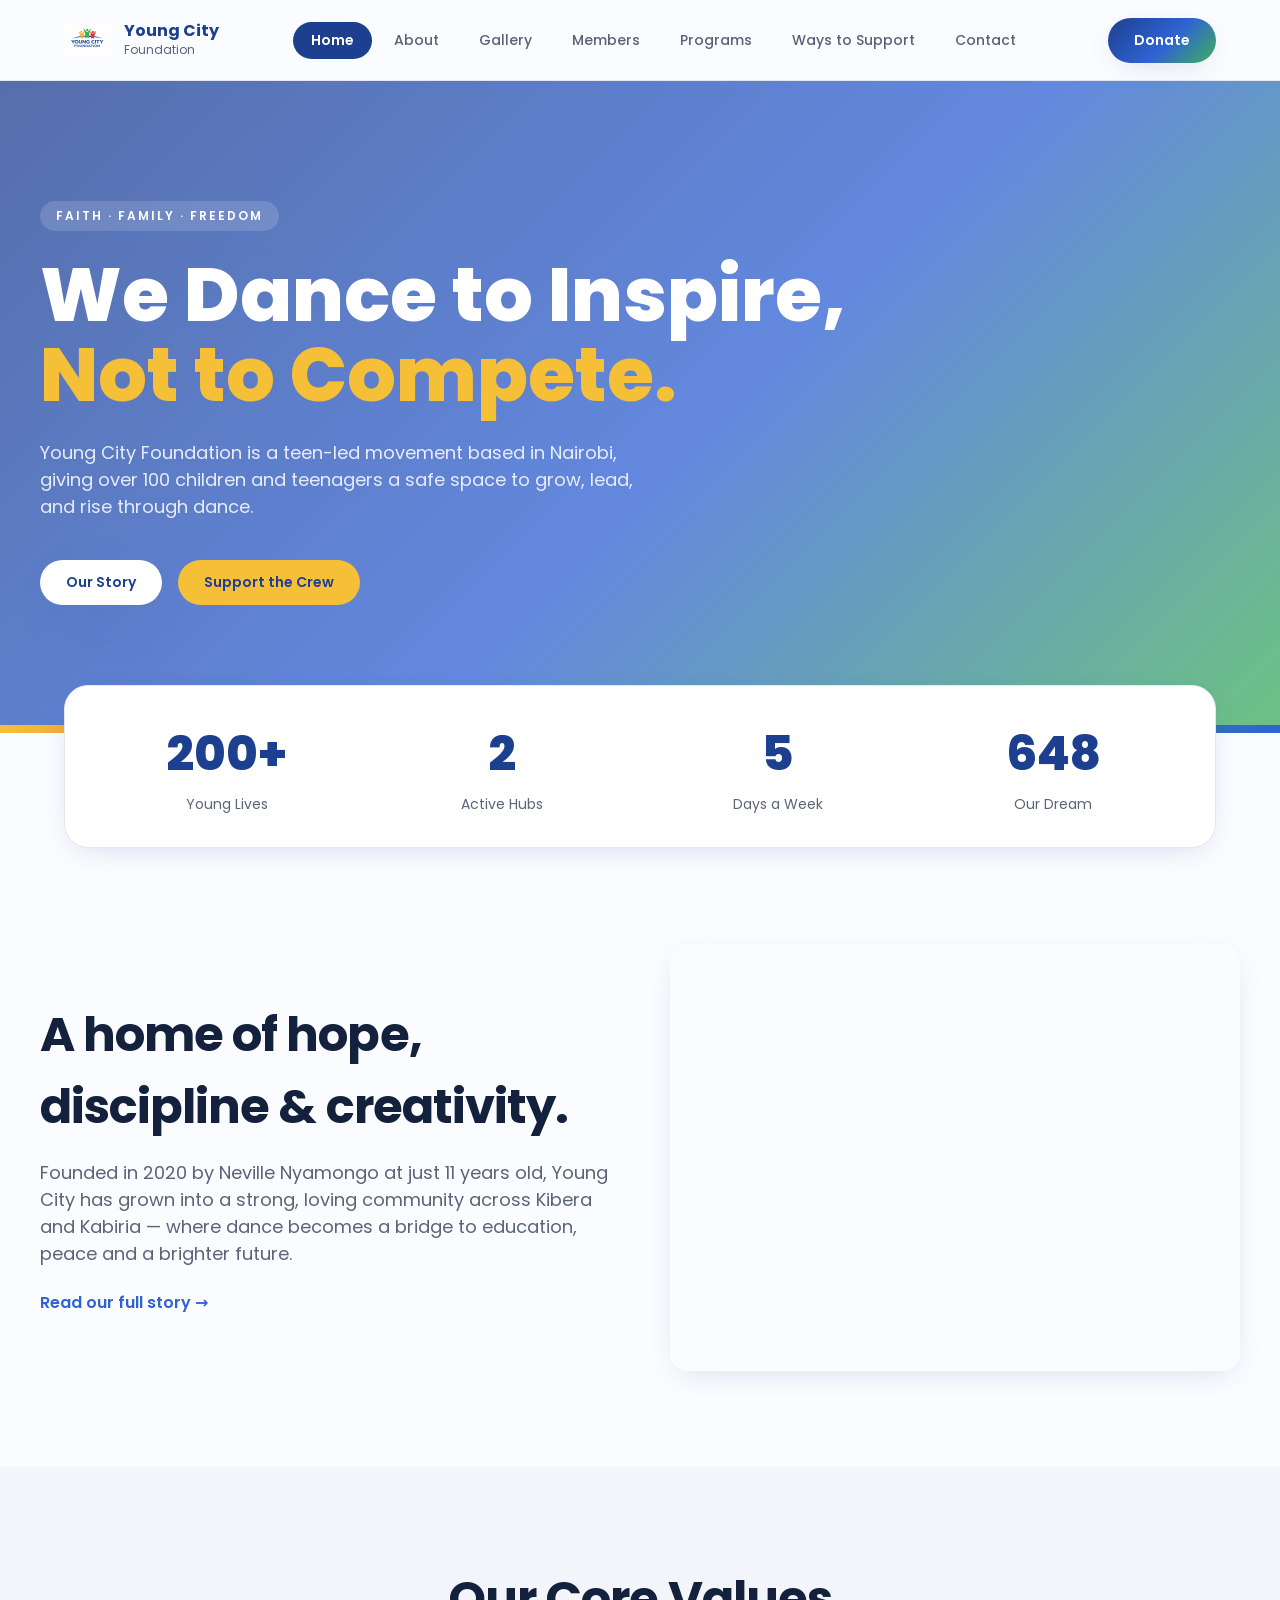
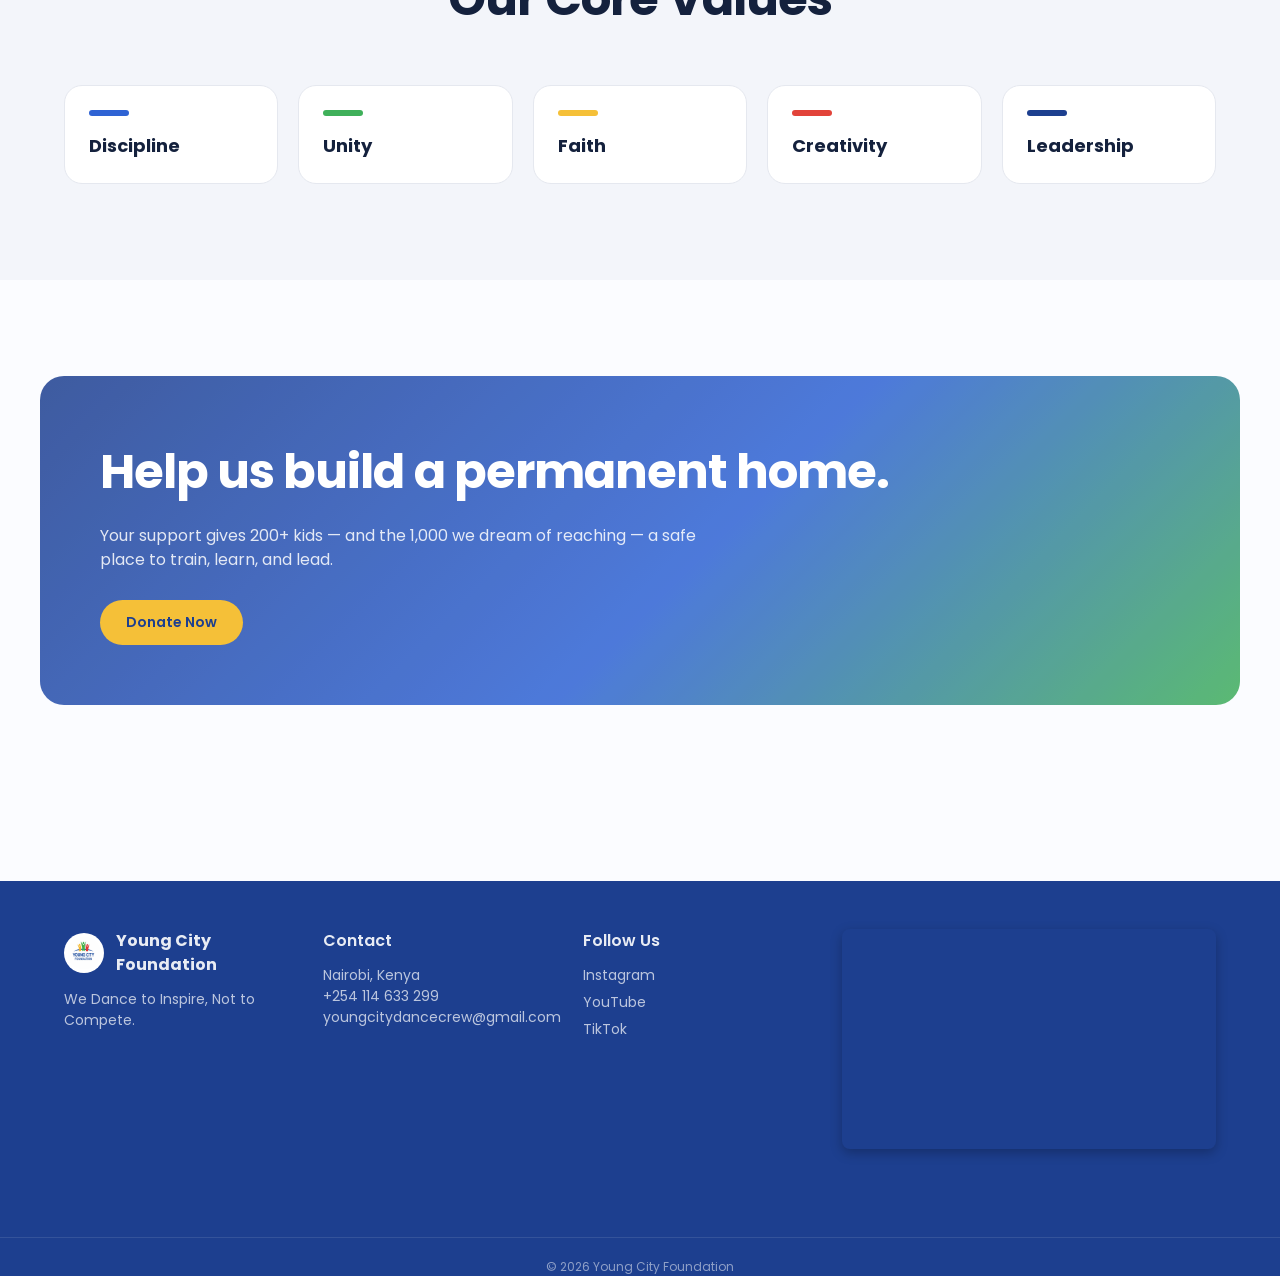
==== commit caa5dbf9: "Update index.html" ====
--- a/index.html
+++ b/index.html
@@ -185,6 +185,20 @@
       </div>
     </div>
 
+ <div class="ceo-card">
+      <img src="image.png" alt="Sebastian Thoar Gideon" />
+      <div class="ceo-info">
+        <span class="role">Speaker of Young City</span>
+        <h3>Sebastian Thoar Gideon</h3>
+        <p class="bio">Sebastian Thoar Gideon is the speaker of young city. He is passionate about art in general. Determined, hardworking and envisions changing the lives of as many children as he can.</p>
+        <div class="meta" style="margin-top:15px;">
+          <div><strong>Phone:</strong> <a href="tel:+254768406345">+254 768 406 345</a></div>
+          <div><strong>Instagram:</strong> <a href="https://www.instagram.com/gatpanthoar?igsh=MTNjZmxuc2lnNTdmZg==" target="_blank" rel="noreferrer">@gatpanthoar</a></div>
+        </div>
+        <div class="stripe"></div>
+      </div>
+    </div>
+    
     <h2 style="text-align:center;margin-top:80px;">Meet Our Founder & CEO</h2>
     <div class="ceo-card">
       <img src="assets/ceo.jpg" alt="Neville Nyamongo, CEO" />
--- a/styles.css
+++ b/styles.css
@@ -1,11 +1,11 @@
 /* --- Force Light Mode for the Whole Website --- */
 :root {
-  color-scheme: light !important;
+  color-scheme: light only !important;
 }
 
 @media (prefers-color-scheme: dark) {
   :root {
-    color-scheme: light !important;
+    color-scheme: light only !important;
   }
 }
 
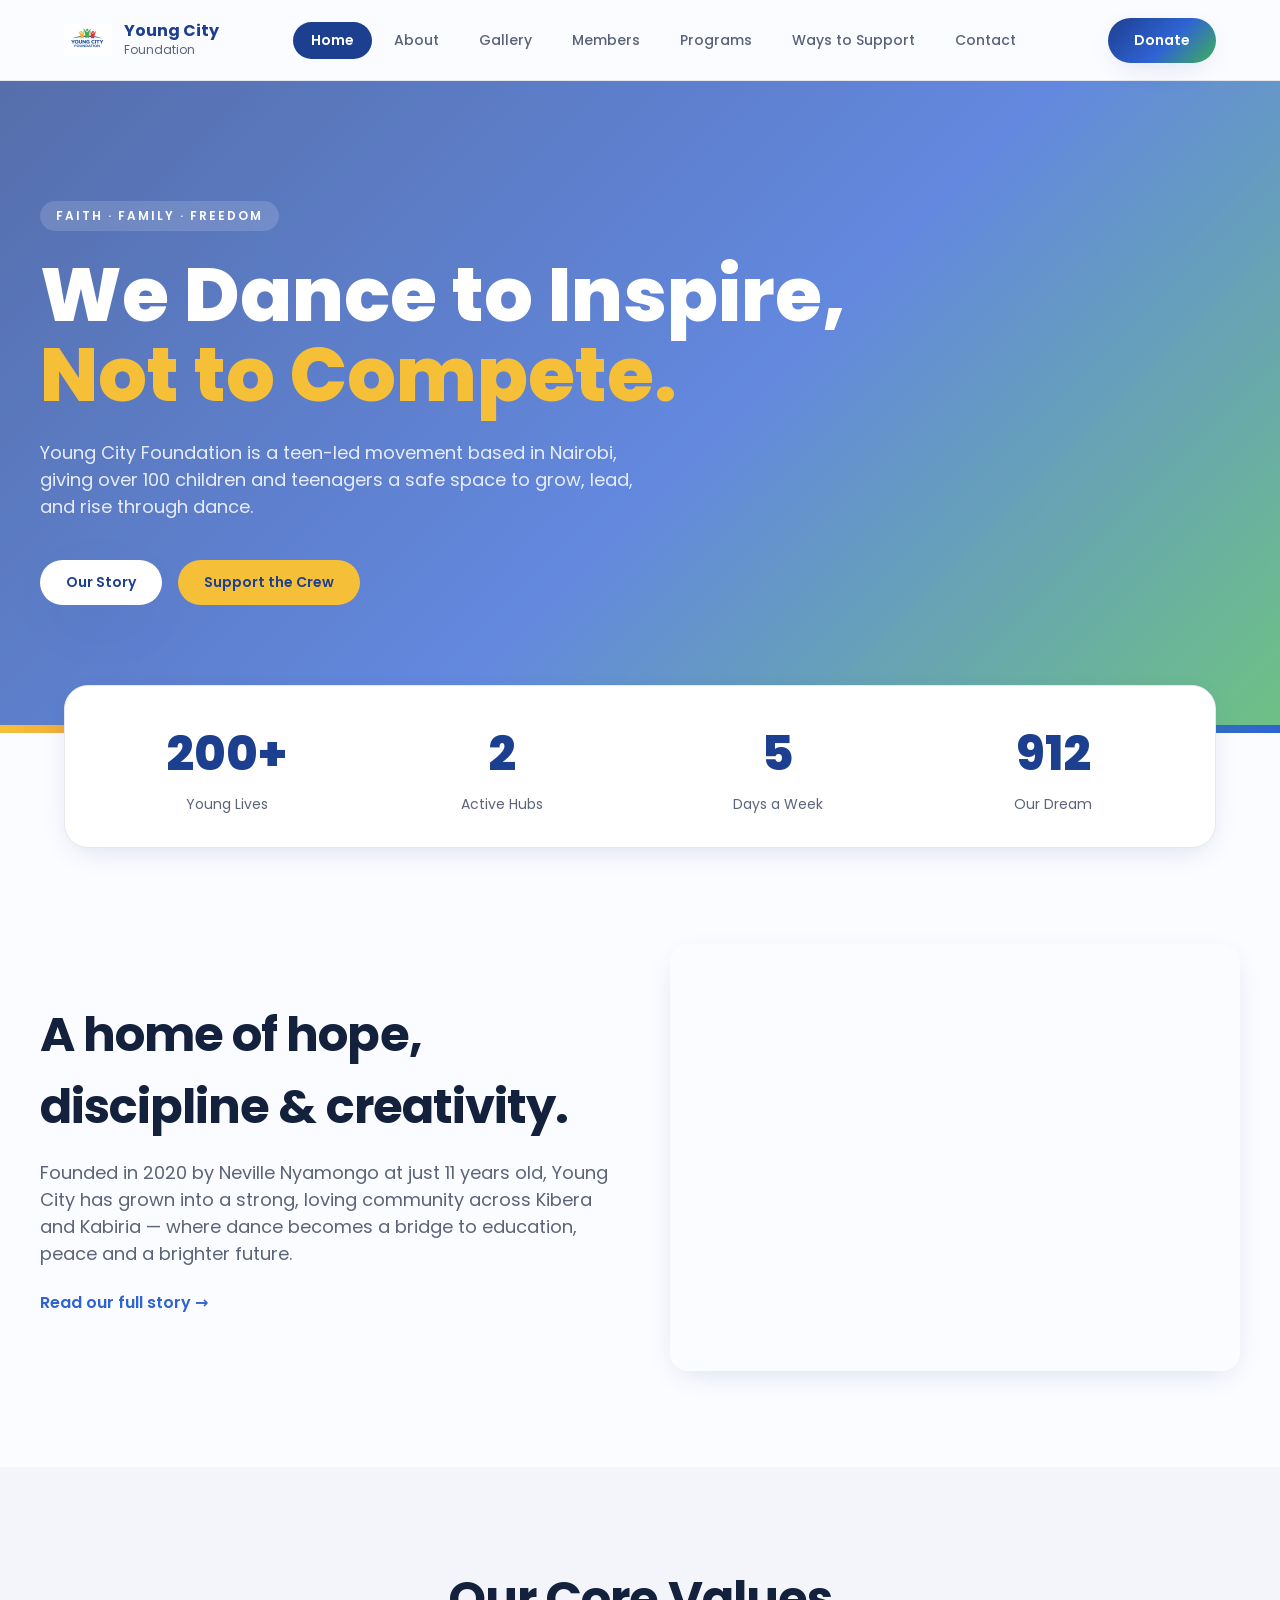
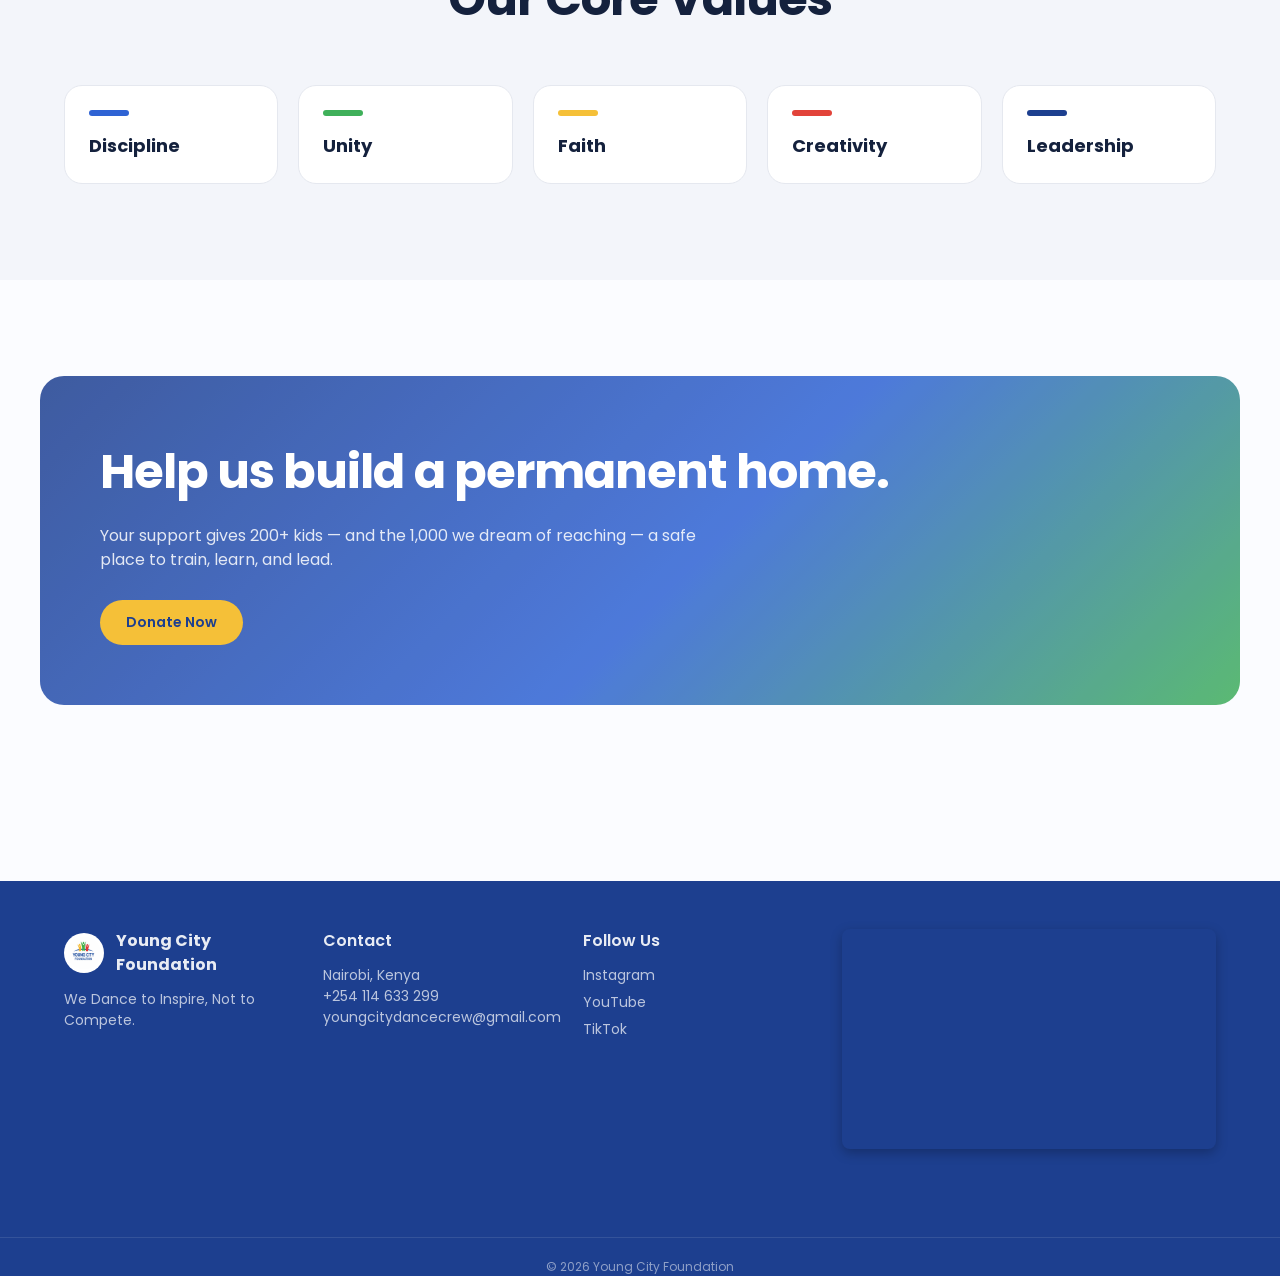
==== commit 7f9d01d6: "Update index.html" ====
--- a/index.html
+++ b/index.html
@@ -186,7 +186,7 @@
     </div>
 
  <div class="ceo-card">
-      <img src="image.png" alt="Sebastian Thoar Gideon" />
+      <img src="assets/sebastian.png" alt="Sebastian Thoar Gideon" />
       <div class="ceo-info">
         <span class="role">Speaker of Young City</span>
         <h3>Sebastian Thoar Gideon</h3>
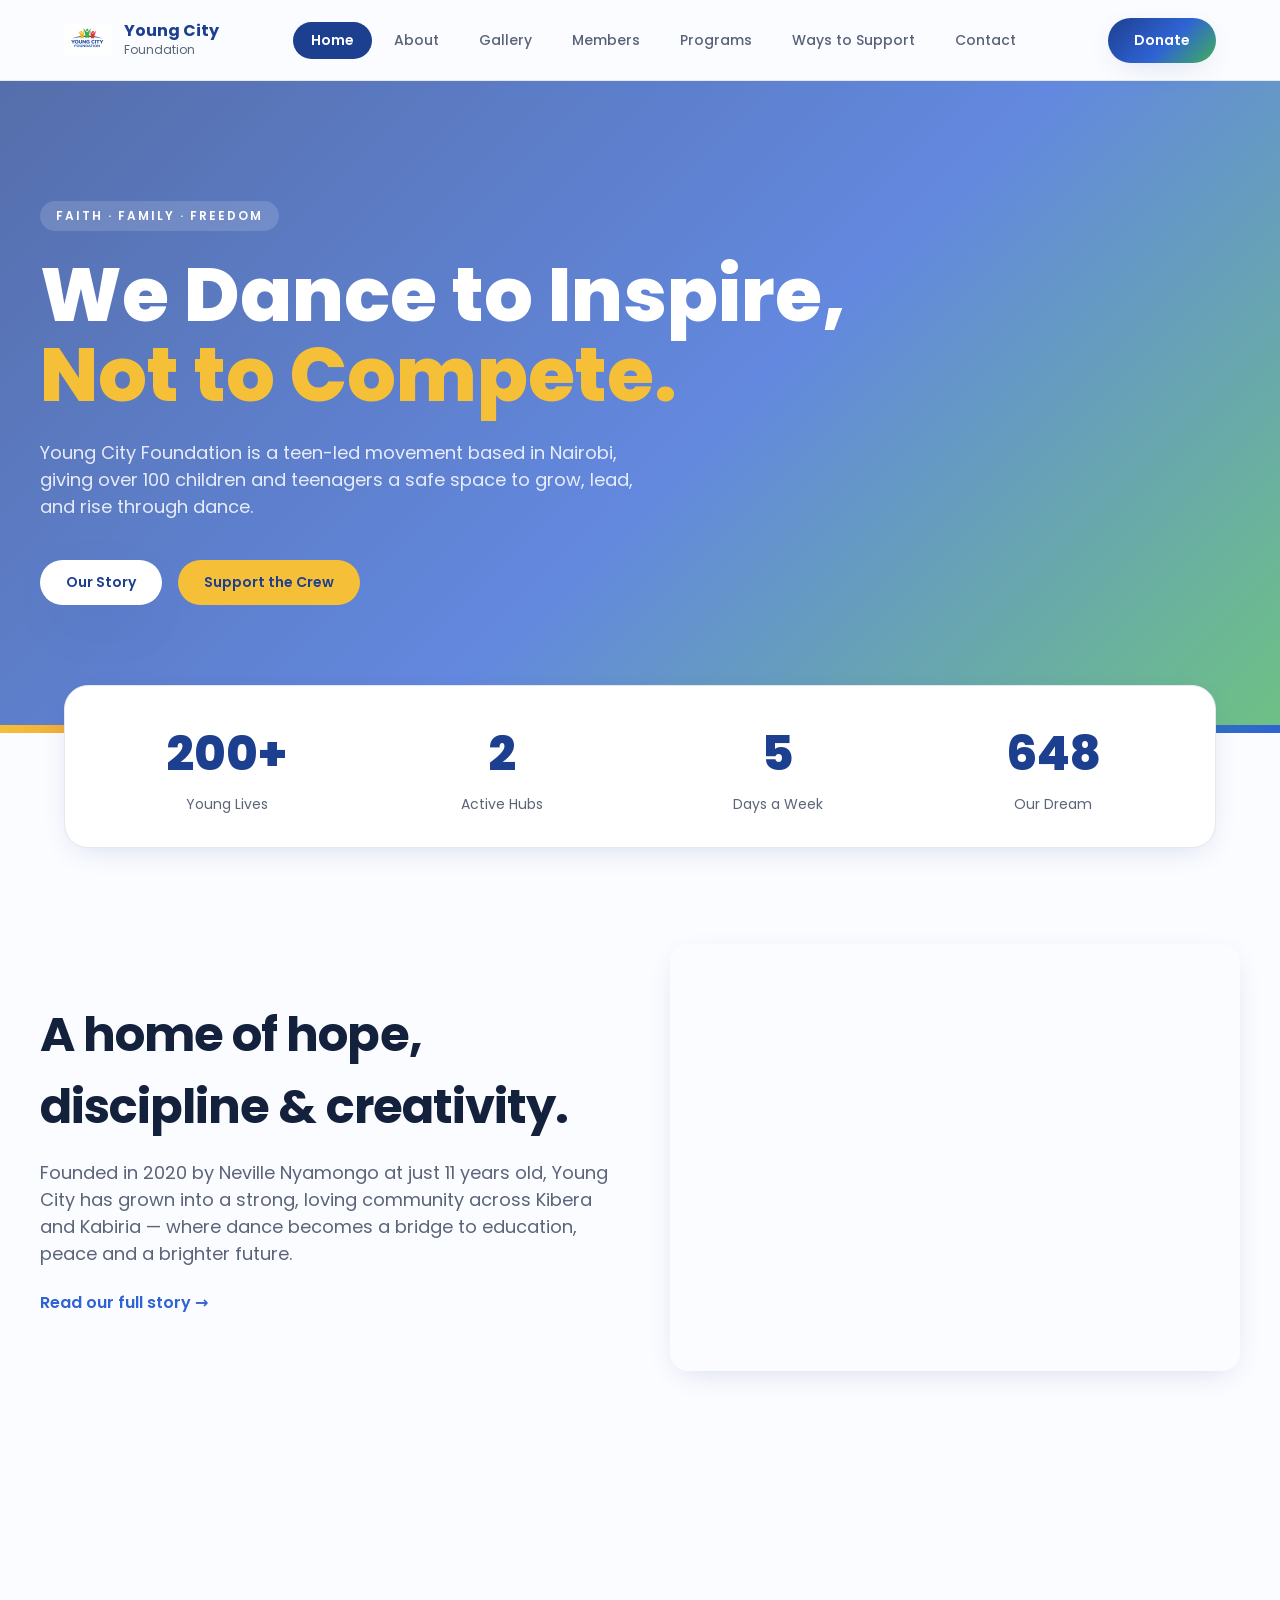
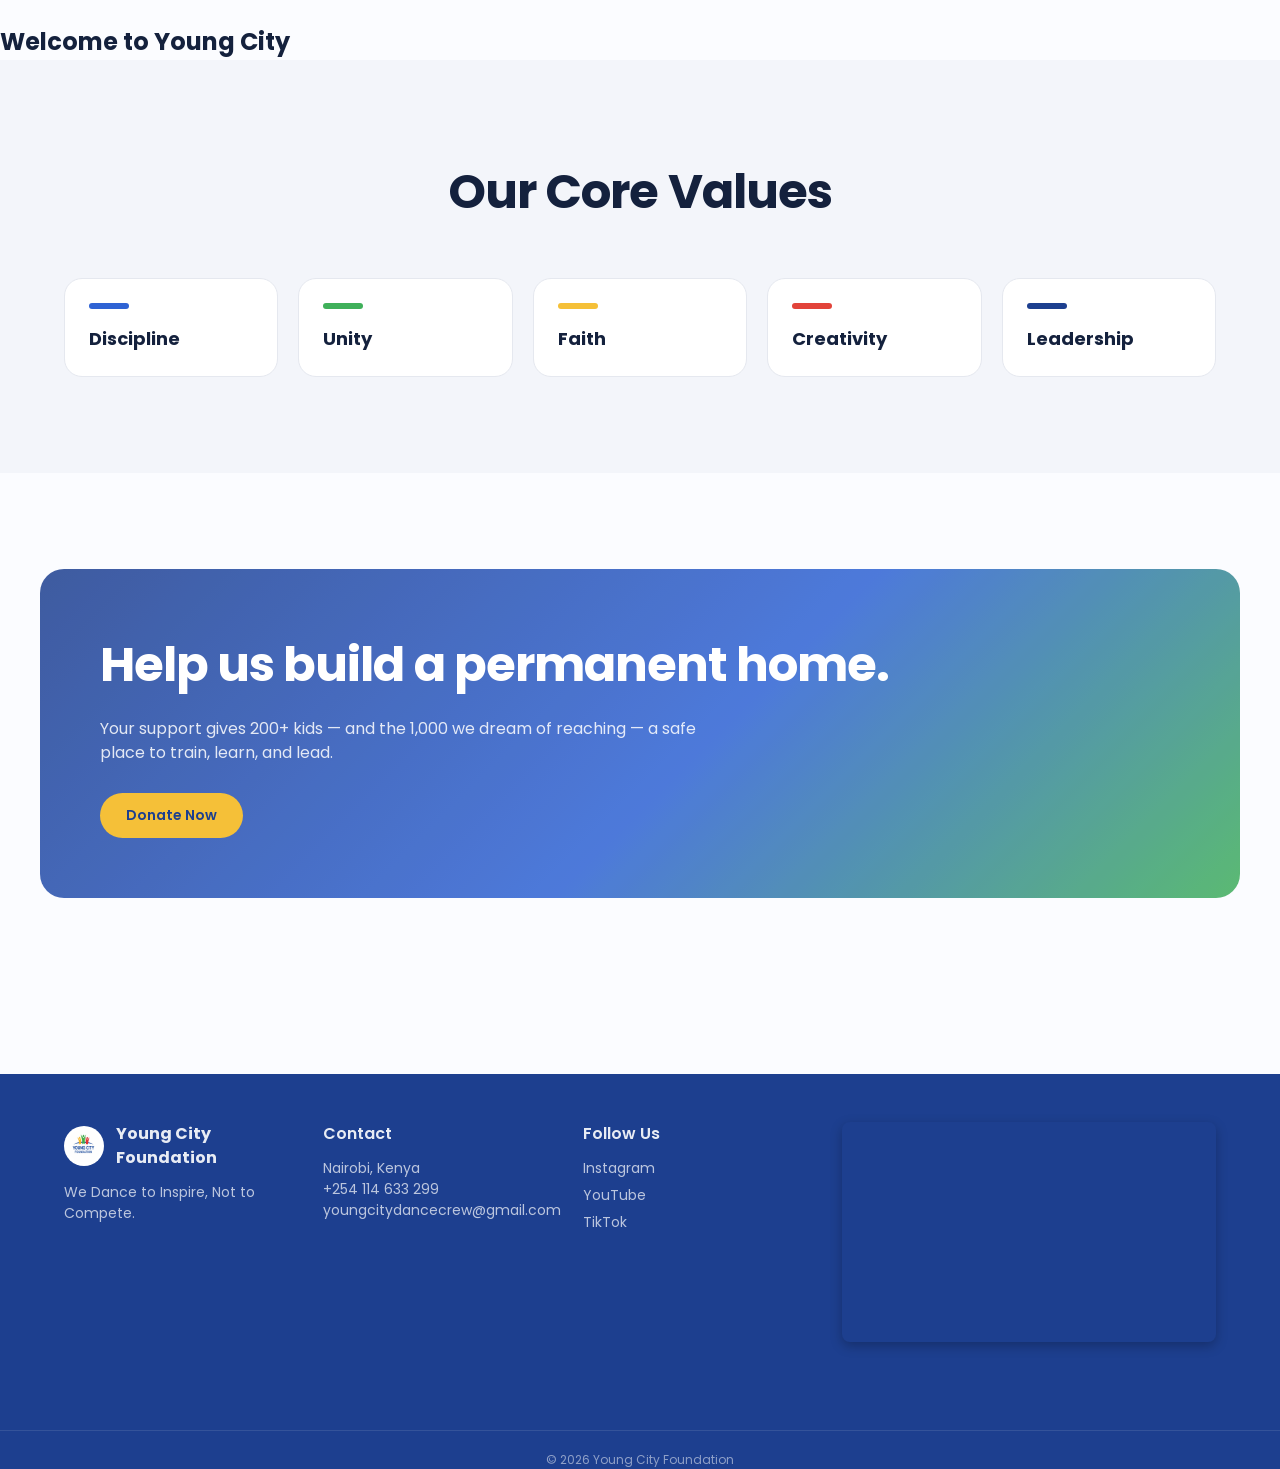
==== commit 1742be59: "Add standalone video section with overlay text" ====
--- a/index.html
+++ b/index.html
@@ -93,6 +93,24 @@
       </div>
     </div>
   </div>
+
+  <!-- Standalone Dedicated Video Section -->
+<section class="showcase-video-section">
+  <div class="video-wrapper">
+    
+    <!-- The optimized video loop -->
+    <video autoplay loop muted playsinline preload="none" class="standalone-video">
+      <source src="assets/your-video.webm" type="video/webm">
+      Your browser does not support the video tag.
+    </video>
+    
+    <!-- Text Overlay directly on top of the video -->
+    <div class="video-text-overlay">
+      <h2 class="welcome-text">Welcome to Young City</h2>
+    </div>
+
+  </div>
+</section>
 
   <div class="values-bg">
     <div class="container section" style="padding:96px 24px;">
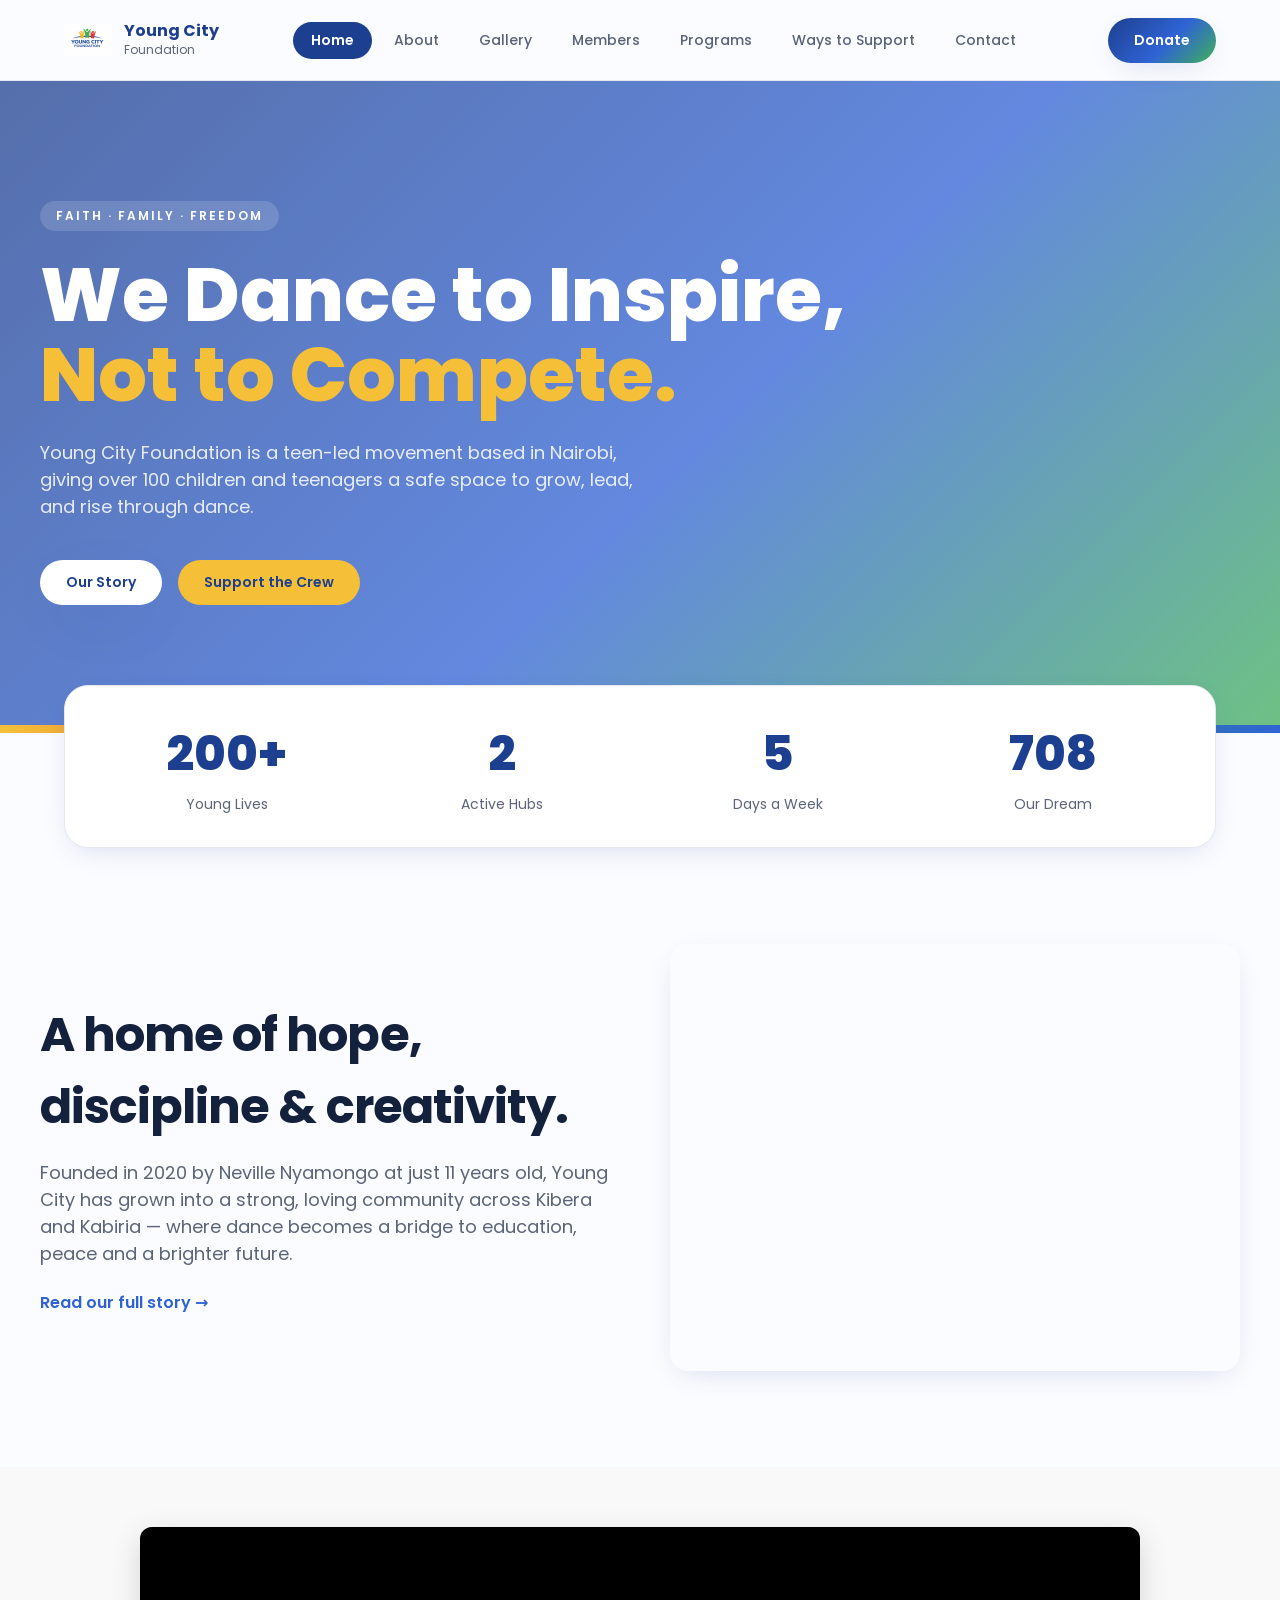
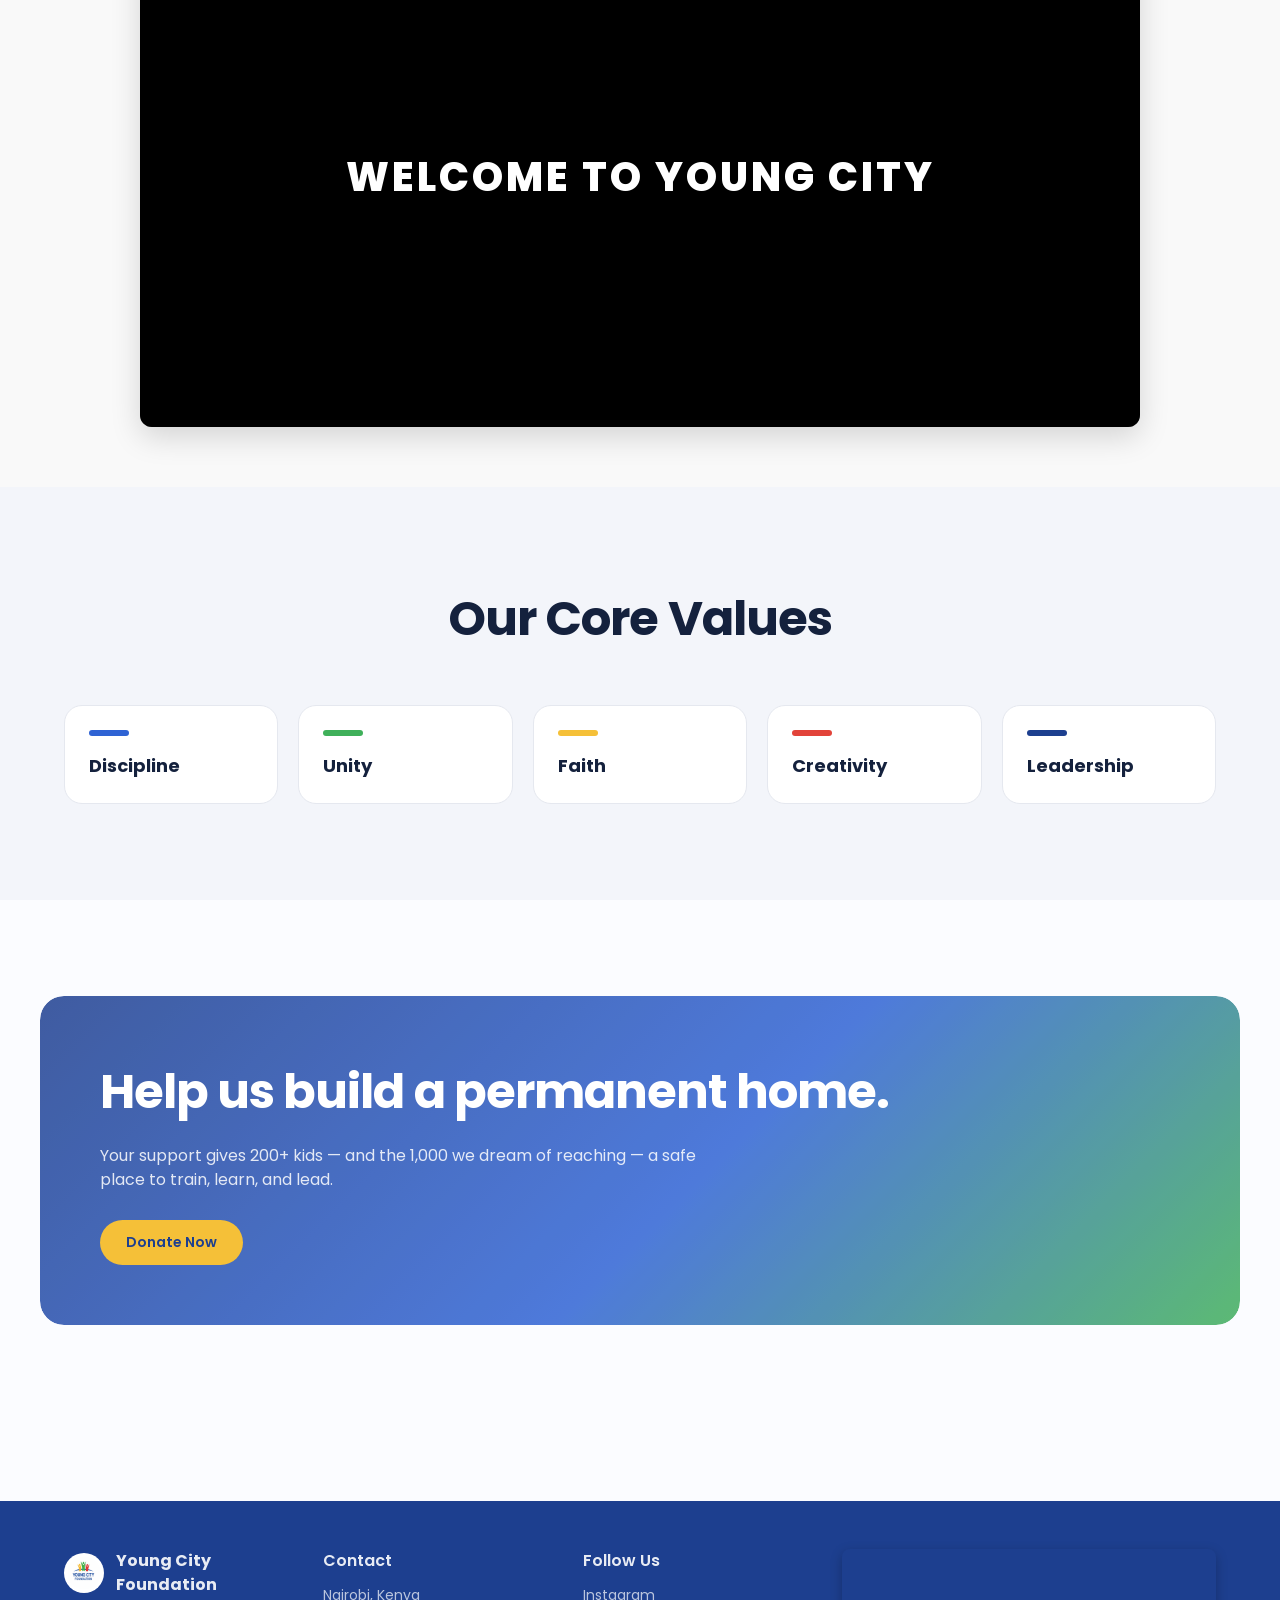
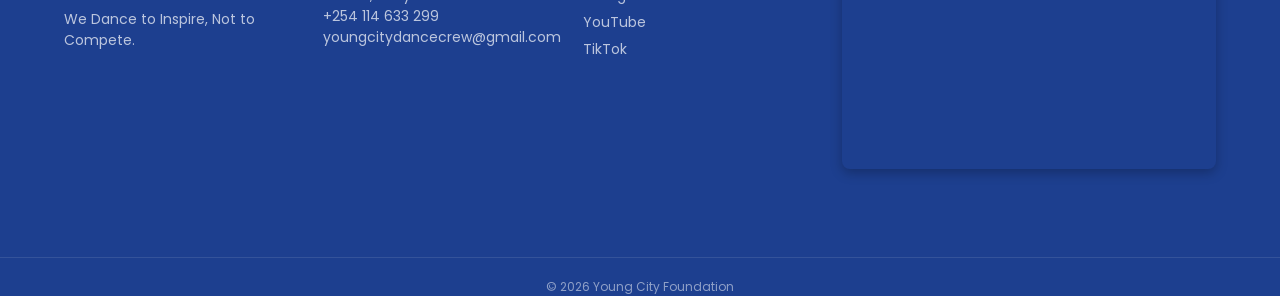
==== commit 797b5e2d: "Fix video source path in index.html" ====
--- a/index.html
+++ b/index.html
@@ -100,7 +100,7 @@
     
     <!-- The optimized video loop -->
     <video autoplay loop muted playsinline preload="none" class="standalone-video">
-      <source src="assets/your-video.webm" type="video/webm">
+      <source src="video/welcome.wepg" type="video/webm">
       Your browser does not support the video tag.
     </video>
     
--- a/styles.css
+++ b/styles.css
@@ -430,3 +430,77 @@
   .masonry { columns: 1; }
   .stats { grid-template-columns: 1fr; }
 }
+
+/* Container for the entire standalone section */
+.showcase-video-section {
+  width: 100%;
+  padding: 60px 0; /* Creates breathing room above and below the video section */
+  background-color: #f9f9f9; /* Subtle background contrast from the rest of the page */
+  display: flex;
+  justify-content: center;
+  align-items: center;
+}
+
+/* The frame containing the video and text */
+.video-wrapper {
+  position: relative;
+  width: 90%; /* Keeps it from hitting the very edge of desktop screens */
+  max-width: 1000px; /* Limits the max width so it stays crisp and contained */
+  height: 500px; /* Dedicated height for the showcase */
+  border-radius: 12px; /* Smooth rounded corners for a modern look */
+  overflow: hidden;
+  box-shadow: 0 10px 30px rgba(0, 0, 0, 0.15); /* Soft shadow to make it pop */
+  background-color: #000;
+}
+
+/* The standalone video element */
+.standalone-video {
+  position: absolute;
+  top: 0;
+  left: 0;
+  width: 100%;
+  height: 100%;
+  object-fit: cover; /* Ensures video fills its custom frame perfectly */
+  z-index: 1;
+  will-change: transform; /* Performance optimization */
+}
+
+/* Overlay layer centered over the video */
+.video-text-overlay {
+  position: absolute;
+  top: 0;
+  left: 0;
+  width: 100%;
+  height: 100%;
+  z-index: 2; /* Sits over the video */
+  display: flex;
+  justify-content: center;
+  align-items: center;
+  /* A dark gradient tint so the white text reads clearly over bright spots in the video */
+  background: linear-gradient(rgba(0,0,0,0.3), rgba(0,0,0,0.5)); 
+}
+
+/* Welcome Text Styling */
+.welcome-text {
+  color: #ffffff;
+  font-size: 2.5rem;
+  font-weight: 800;
+  text-transform: uppercase;
+  letter-spacing: 3px;
+  text-align: center;
+  padding: 0 20px;
+  text-shadow: 2px 2px 8px rgba(0, 0, 0, 0.7); /* Extra drop shadow for readability */
+}
+
+/* Mobile Responsiveness */
+@media (max-width: 768px) {
+  .video-wrapper {
+    width: 95%;
+    height: 350px; /* Adjusts beautifully to a shorter height on mobile phones */
+  }
+  
+  .welcome-text {
+    font-size: 1.8rem;
+    letter-spacing: 1px;
+  }
+}
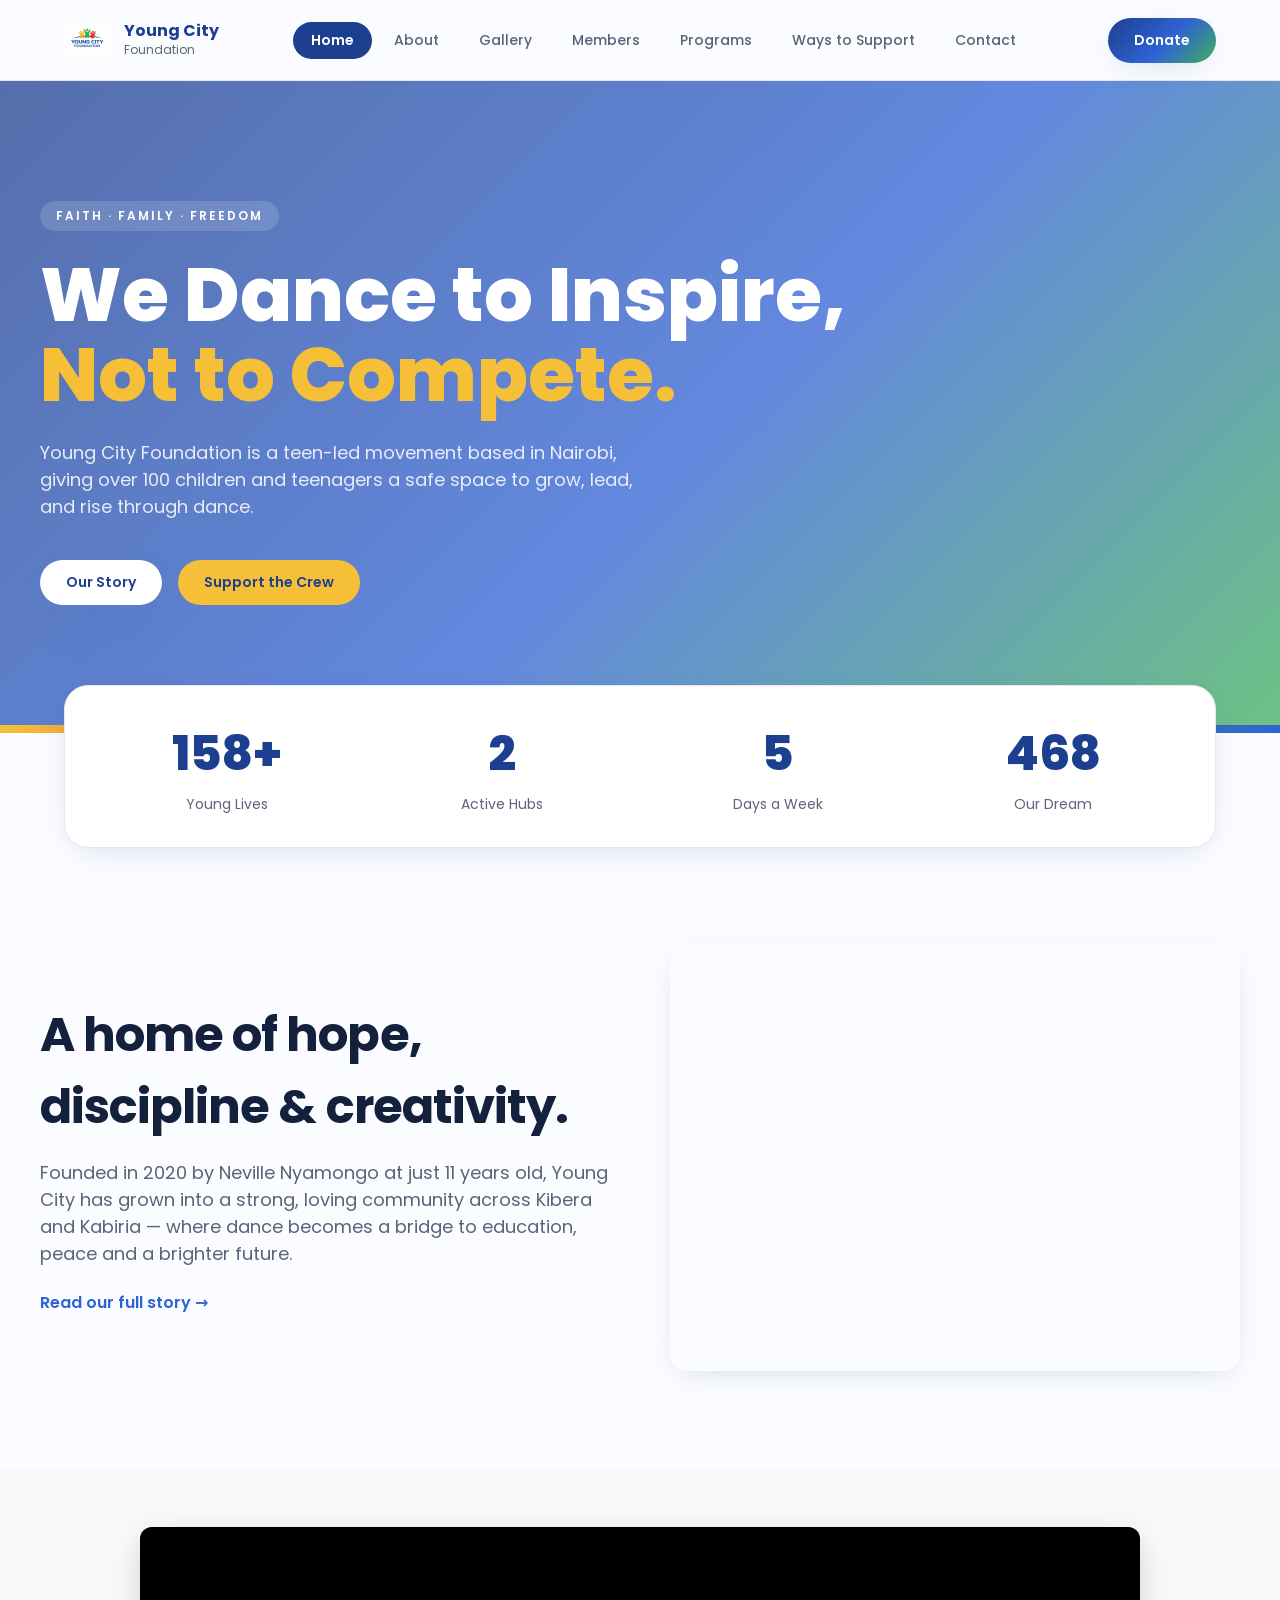
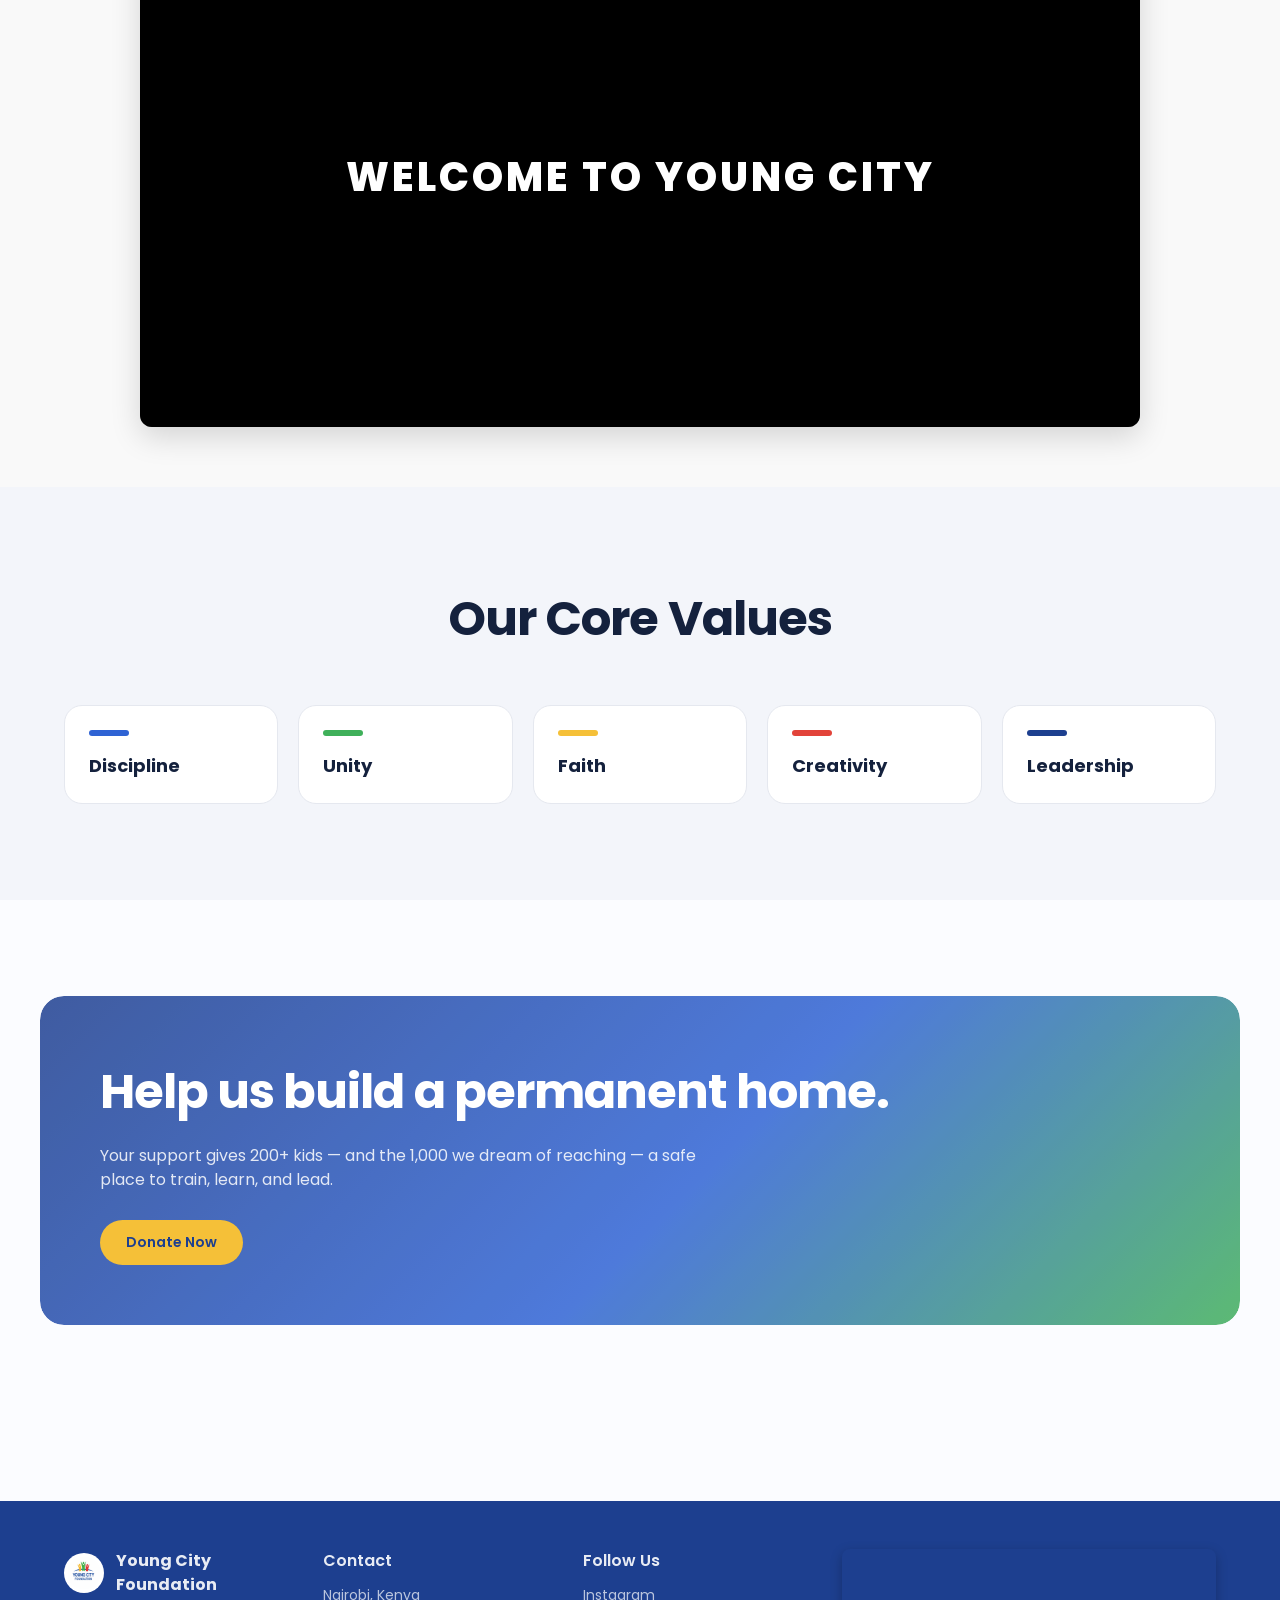
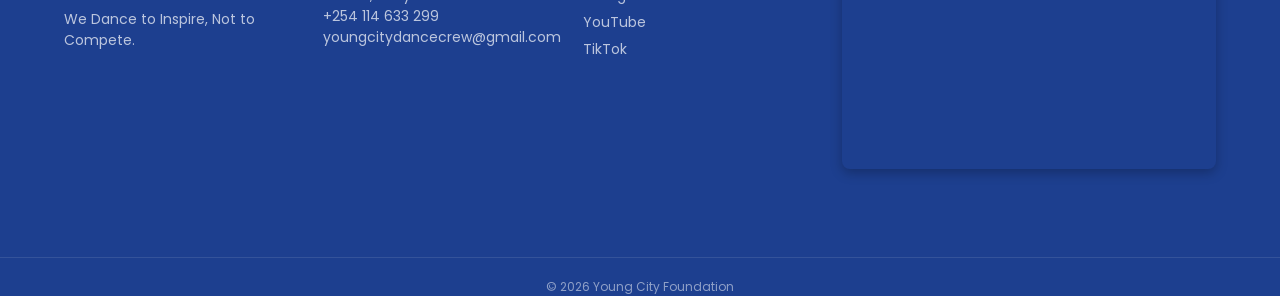
==== commit 200461a1: "Fix video source format in index.html" ====
--- a/index.html
+++ b/index.html
@@ -100,7 +100,7 @@
     
     <!-- The optimized video loop -->
     <video autoplay loop muted playsinline preload="none" class="standalone-video">
-      <source src="video/welcome.wepg" type="video/webm">
+      <source src="video/welcome.MP4" type="video/webm">
       Your browser does not support the video tag.
     </video>
     
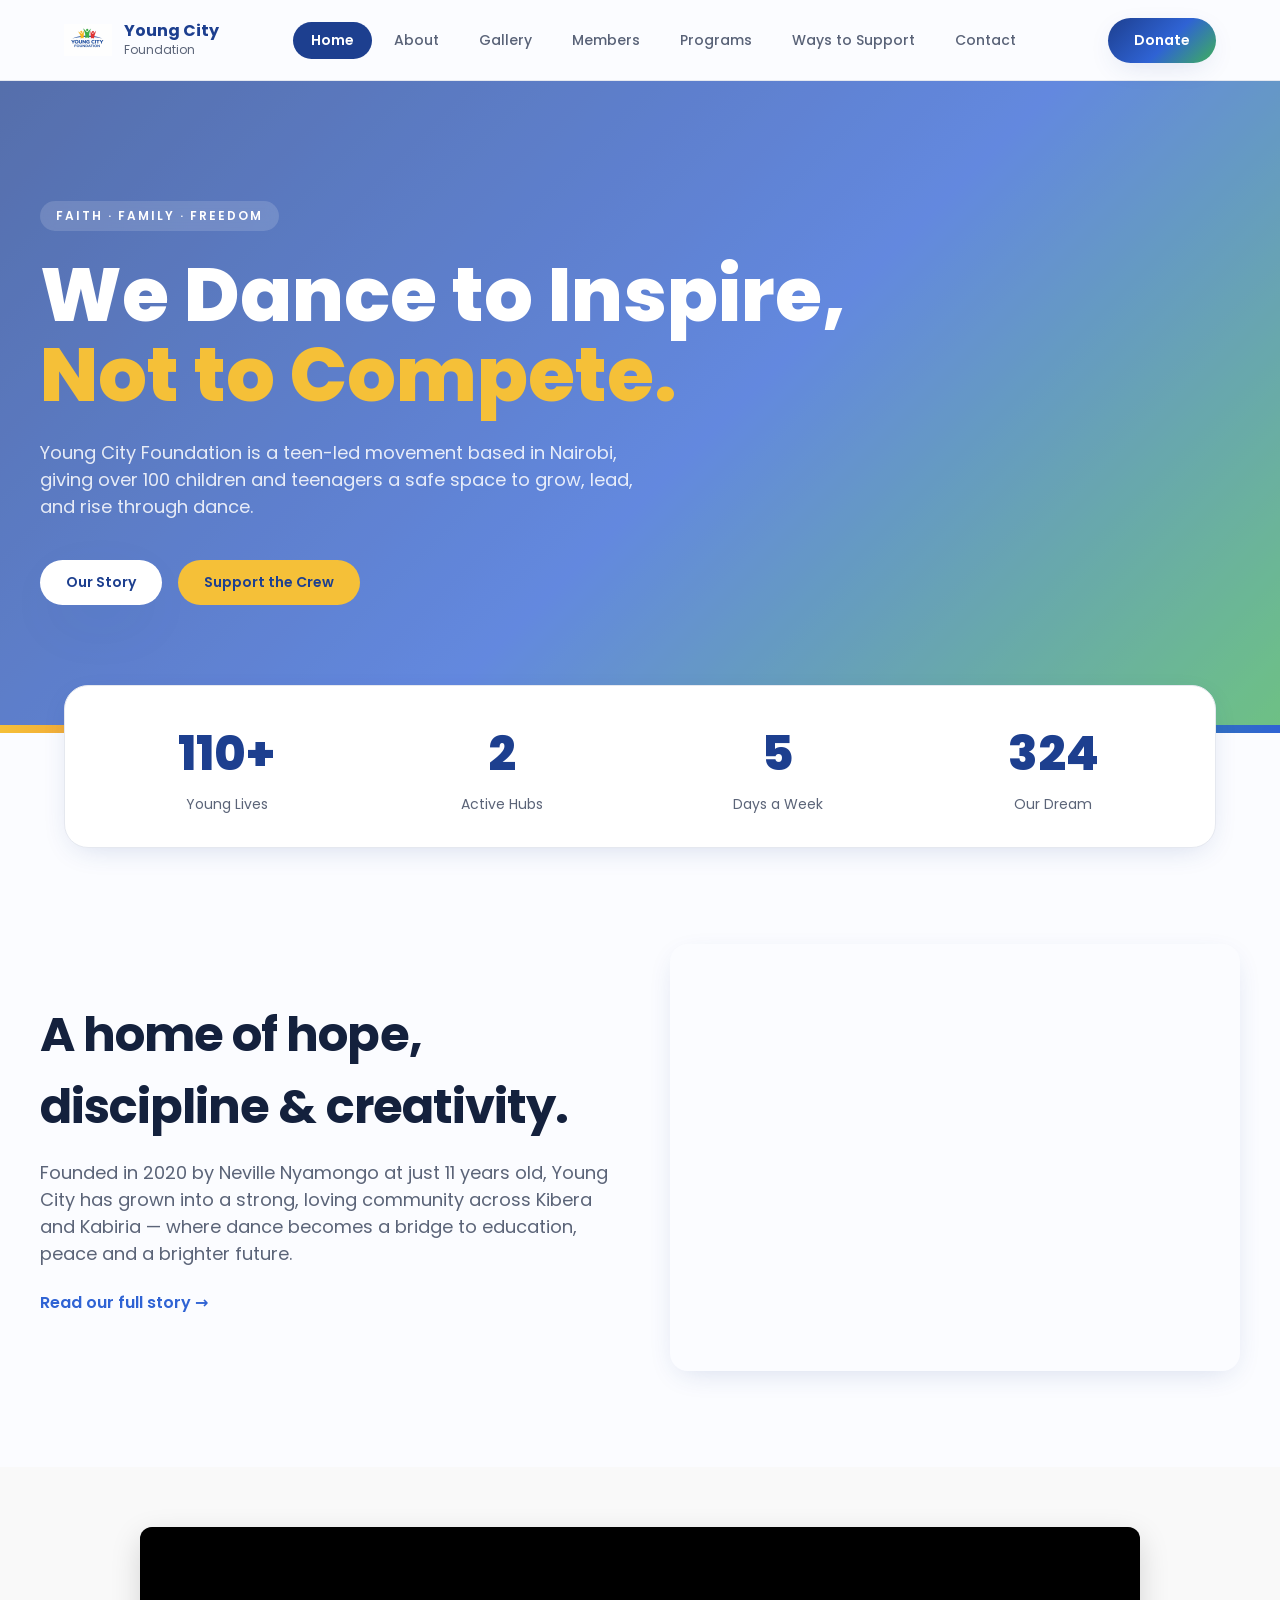
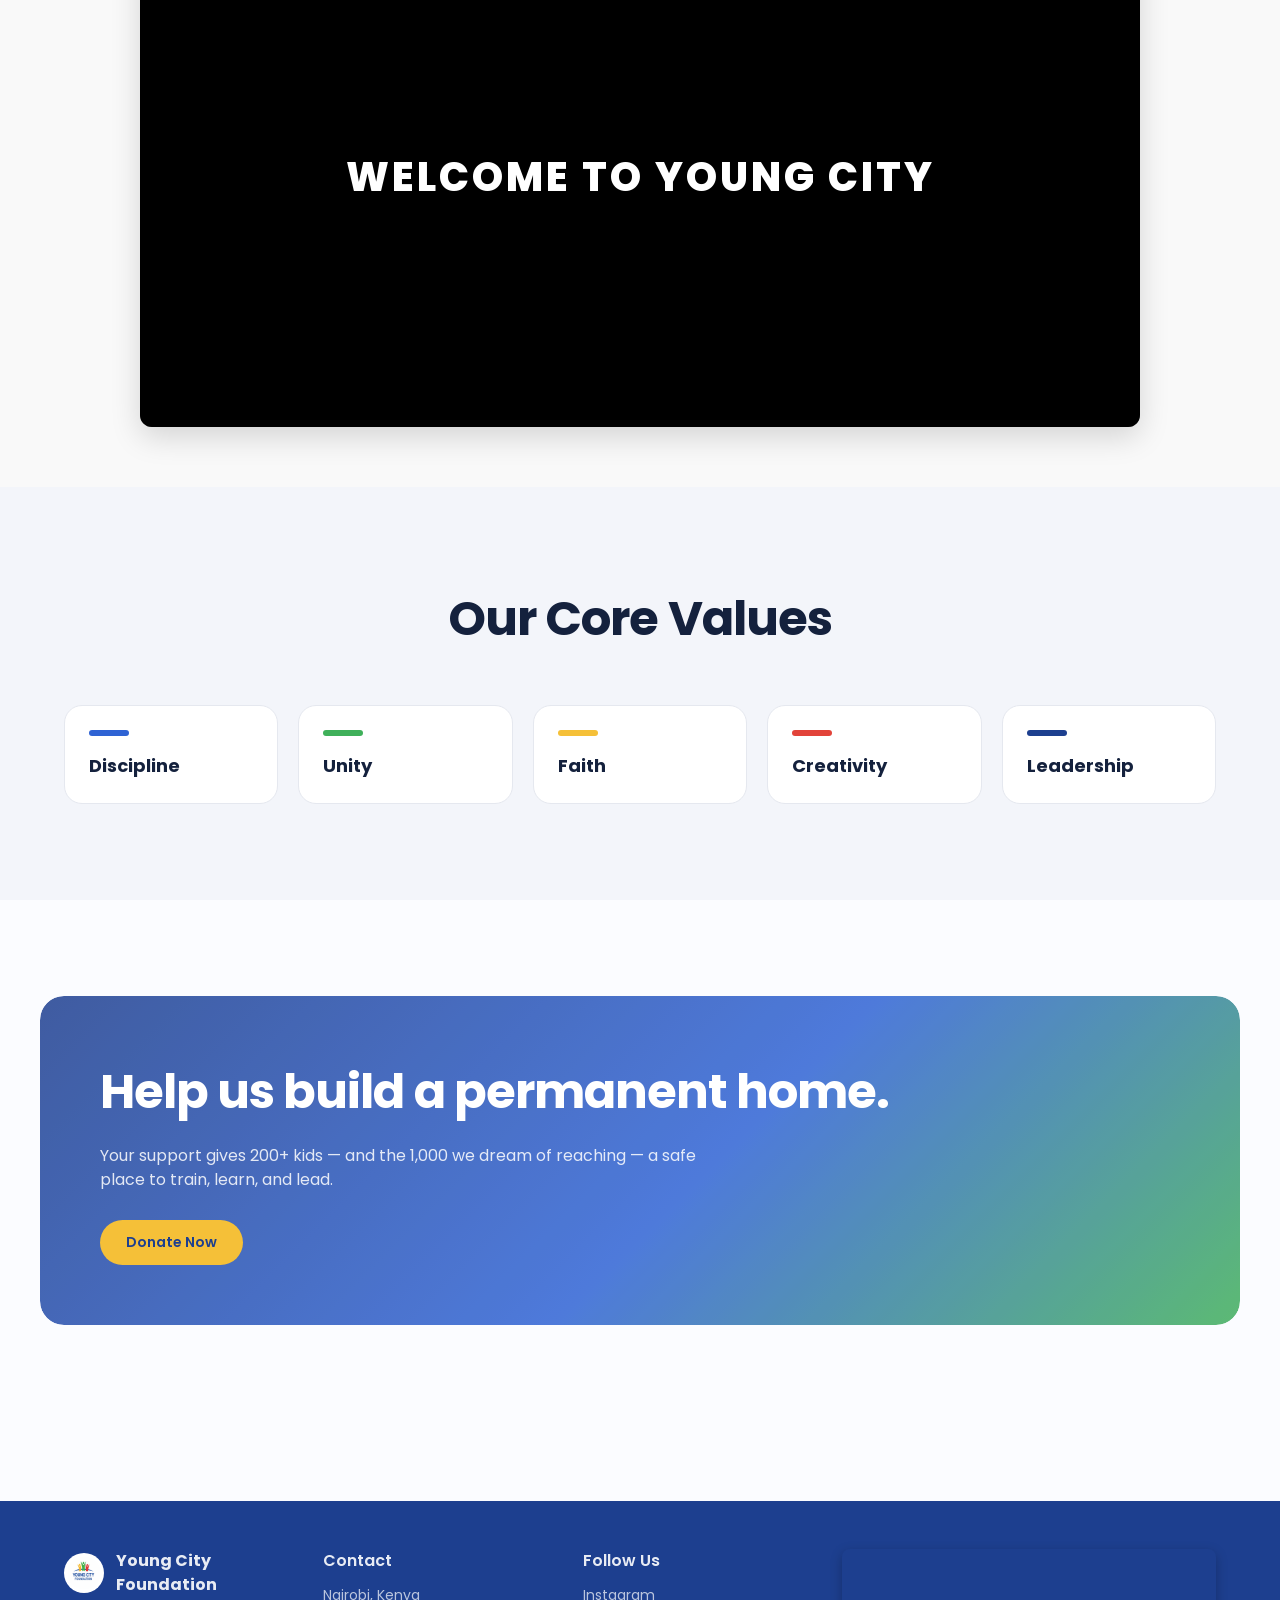
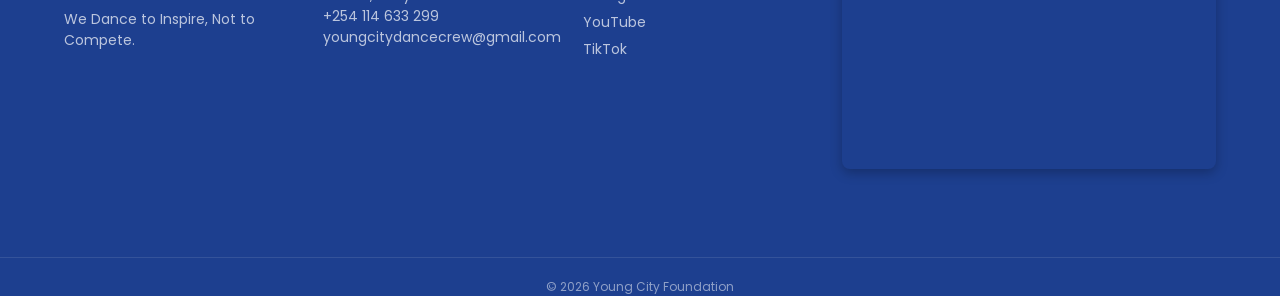
==== commit 83acce1d: "Update index.html" ====
--- a/index.html
+++ b/index.html
@@ -100,7 +100,7 @@
     
     <!-- The optimized video loop -->
     <video autoplay loop muted playsinline preload="none" class="standalone-video">
-      <source src="video/welcome.MP4" type="video/webm">
+      <source src="video/welcome.MP4" type="video/MP4">
       Your browser does not support the video tag.
     </video>
     
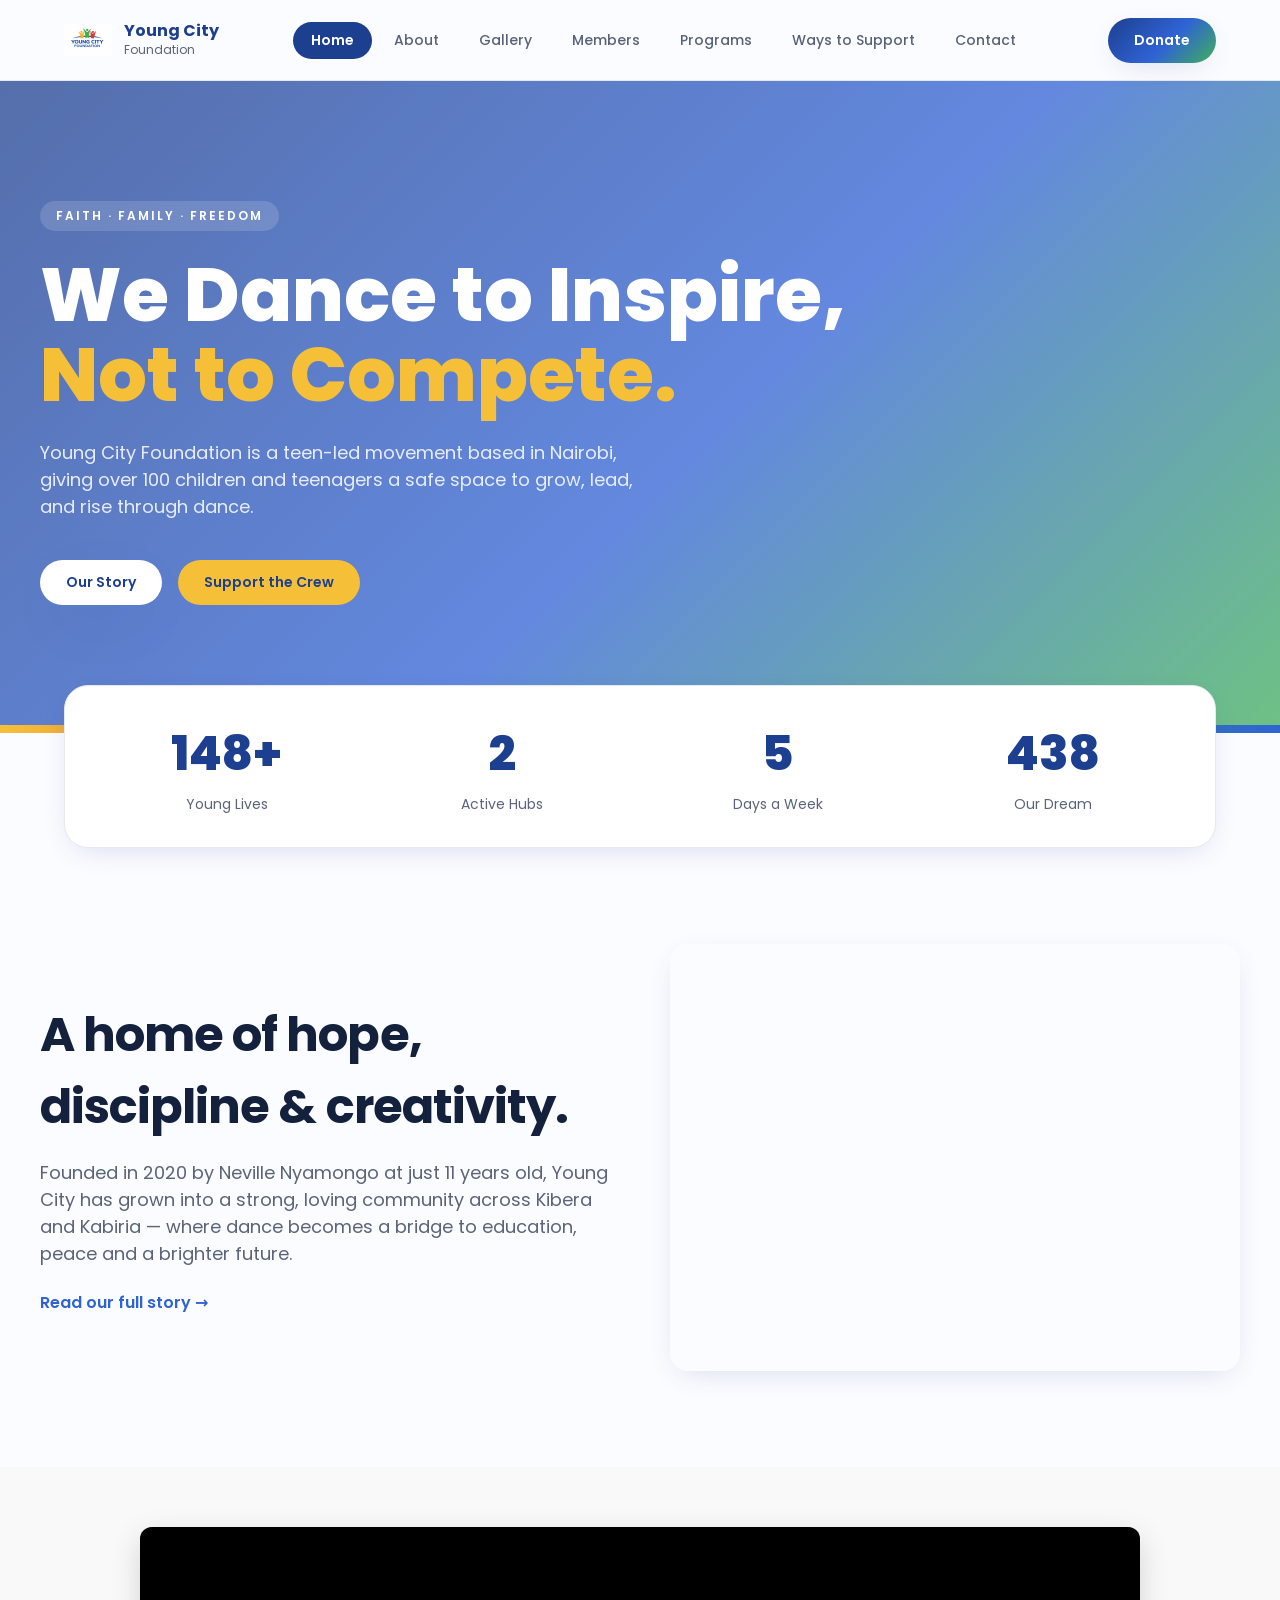
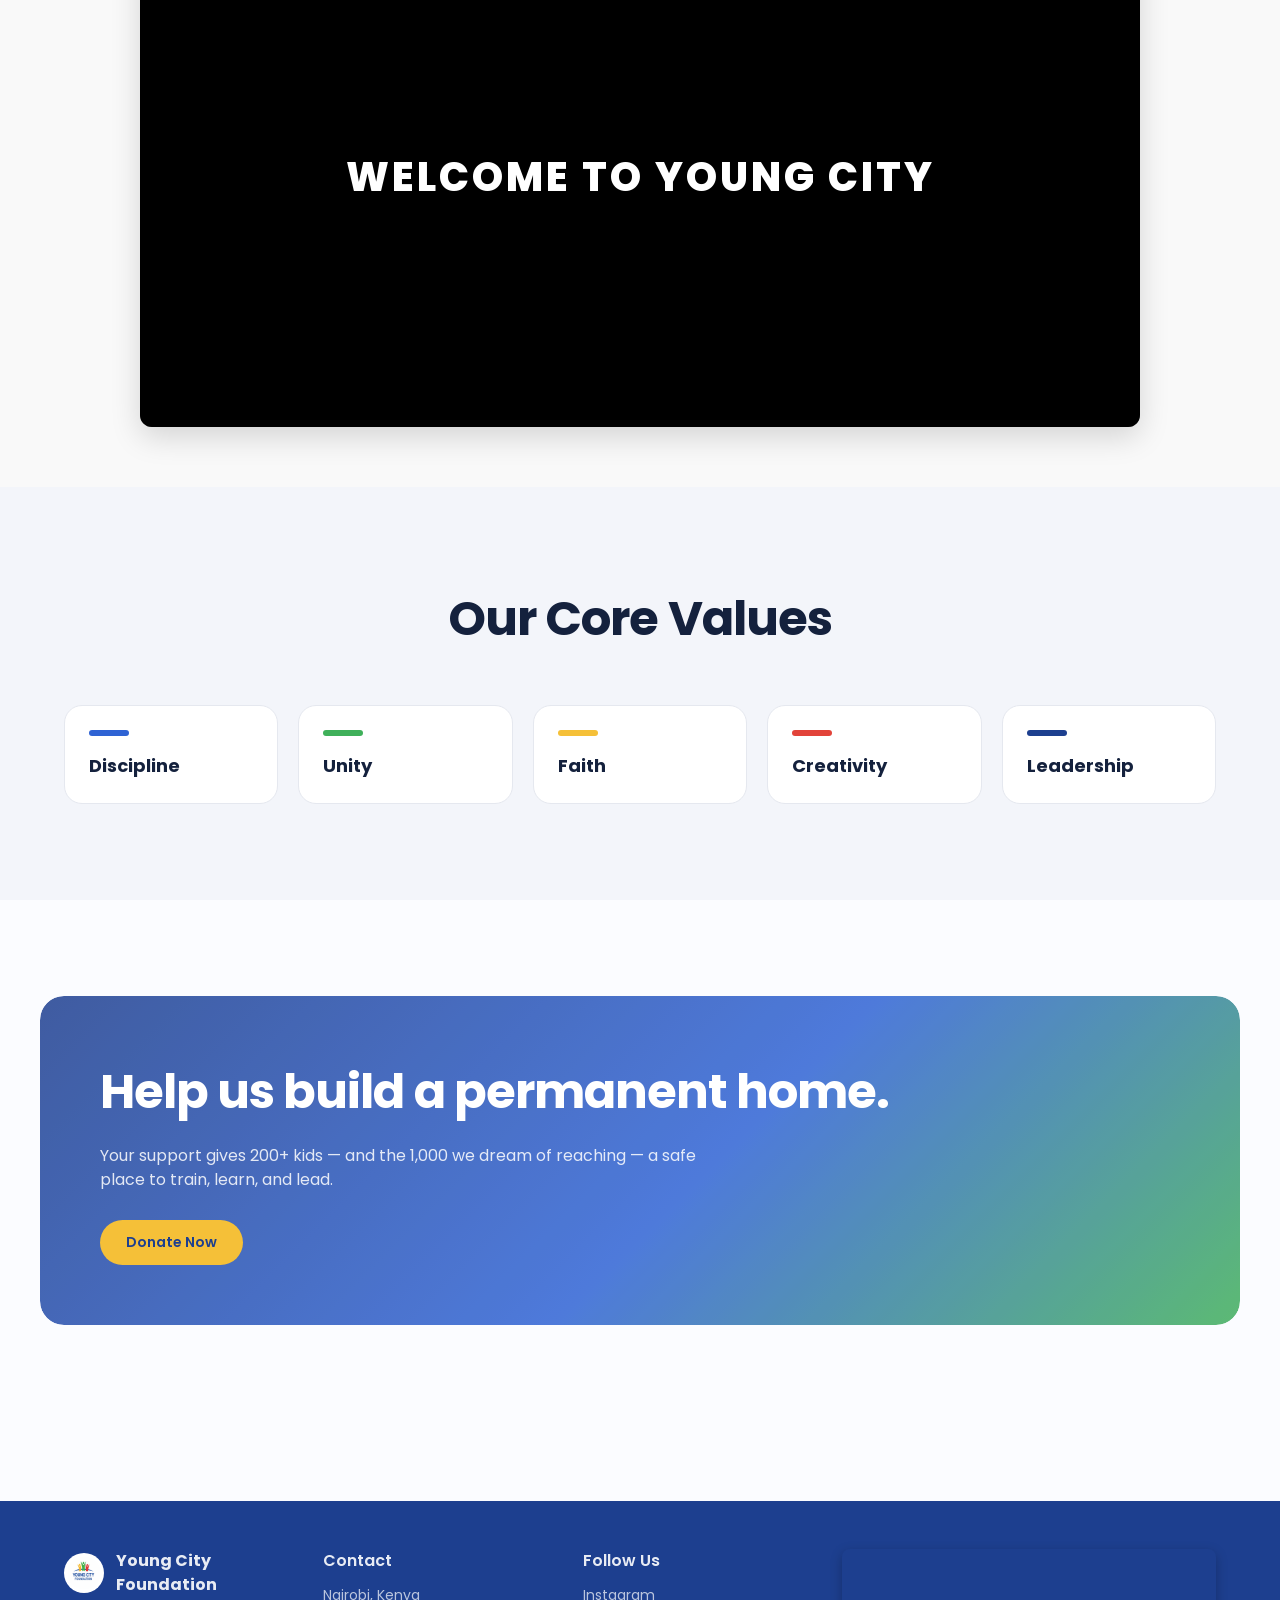
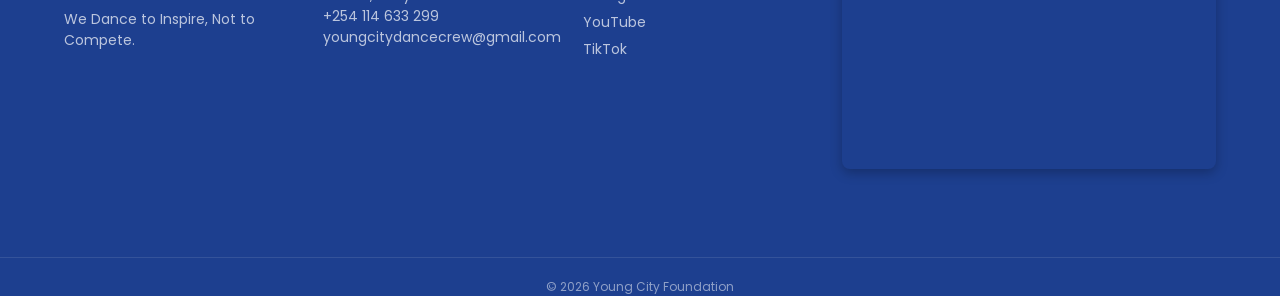
==== commit c1d98137: "Refactor video section for consistency and optimization Updated video section with lowercase formatt" ====
--- a/index.html
+++ b/index.html
@@ -95,22 +95,22 @@
   </div>
 
   <!-- Standalone Dedicated Video Section -->
-<section class="showcase-video-section">
-  <div class="video-wrapper">
-    
-    <!-- The optimized video loop -->
-    <video autoplay loop muted playsinline preload="none" class="standalone-video">
-      <source src="video/welcome.MP4" type="video/MP4">
-      Your browser does not support the video tag.
-    </video>
-    
-    <!-- Text Overlay directly on top of the video -->
-    <div class="video-text-overlay">
-      <h2 class="welcome-text">Welcome to Young City</h2>
-    </div>
-
-  </div>
-</section>
+  <section class="showcase-video-section">
+    <div class="video-wrapper">
+      
+      <!-- The optimized video loop with lowercase formatting and autoplay configurations -->
+      <video autoplay loop muted playsinline preload="auto" class="standalone-video">
+        <source src="video/welcome.mp4" type="video/mp4">
+        Your browser does not support the video tag.
+      </video>
+      
+      <!-- Text Overlay directly on top of the video -->
+      <div class="video-text-overlay">
+        <h2 class="welcome-text">Welcome to Young City</h2>
+      </div>
+
+    </div>
+  </section>
 
   <div class="values-bg">
     <div class="container section" style="padding:96px 24px;">
@@ -169,7 +169,7 @@
     </div>
 
     <h2 style="text-align:center;margin-top:80px;">Our Team</h2>
-       
+         
     <div class="ceo-card">
       <img src="assets/eugene.jpg" alt="Eugene Omondi, Bboy Noty" />
       <div class="ceo-info">
@@ -282,14 +282,14 @@
     <span class="eyebrow">Crew Portal</span>
     <h1 style="margin-top:12px;font-size:clamp(36px,6vw,72px);font-weight:800;letter-spacing:-0.02em;">Dance Crew Members</h1>
     <p class="lead">Welcome to the official Young City Foundation portal for crew updates, rehearsal schedules, and member resources.</p>
-       
+         
     <div class="two-col" style="margin-top: 48px;">
       <div class="value-card">
         <div class="bar" style="background: var(--brand-blue);"></div>
         <h3>Training & Rehearsals</h3>
         <p style="margin-top: 8px; color: var(--muted); font-size: 14px;">Access upcoming choreography schedules, intense training guidelines, and community workspace sessions.</p>
       </div>
-         
+           
       <div class="value-card">
         <div class="bar" style="background: var(--brand-green);"></div>
         <h3>Crew Announcements</h3>
@@ -338,7 +338,7 @@
           <a class="btn btn-primary support-btn" href="https://www.leetchi.com/fr/c/safe-place-for-young-city-crew-1609302" target="_blank" rel="noreferrer">Go to Fundraiser</a>
         </div>
       </div>
-         
+           
       <!-- Card 2: Equipment -->
       <div class="support-card visual-tilt" data-color="rgba(0,123,255,0.15)">
         <div class="card-glow"></div>
@@ -350,7 +350,7 @@
           <a class="btn btn-white support-btn" href="#contact" data-link="contact">Coordinate Gift</a>
         </div>
       </div>
-         
+           
       <!-- Card 3: Volunteer (UPDATED TO LINK TO VOLUNTEER.HTML) -->
       <div class="support-card visual-tilt" data-color="rgba(40,167,69,0.15)">
         <div class="card-glow"></div>
@@ -394,7 +394,7 @@
           <div class="row"><span class="icon">⏰</span>Mon–Fri · 4 PM – 9 PM</div>
         </div>
       </div>
-         
+           
       <form class="contact-form" id="contactForm">
         <h2>Send a message</h2>
         <input type="text" name="name" placeholder="Your name" required />
@@ -408,7 +408,7 @@
 
 <footer class="footer">
   <div class="footer-inner">
-       
+         
     <div class="footer-text-content">
       <div class="footer-column">
         <div class="brand-line"><img src="assets/logo.jpg" alt="" /><strong>Young City Foundation</strong></div>
